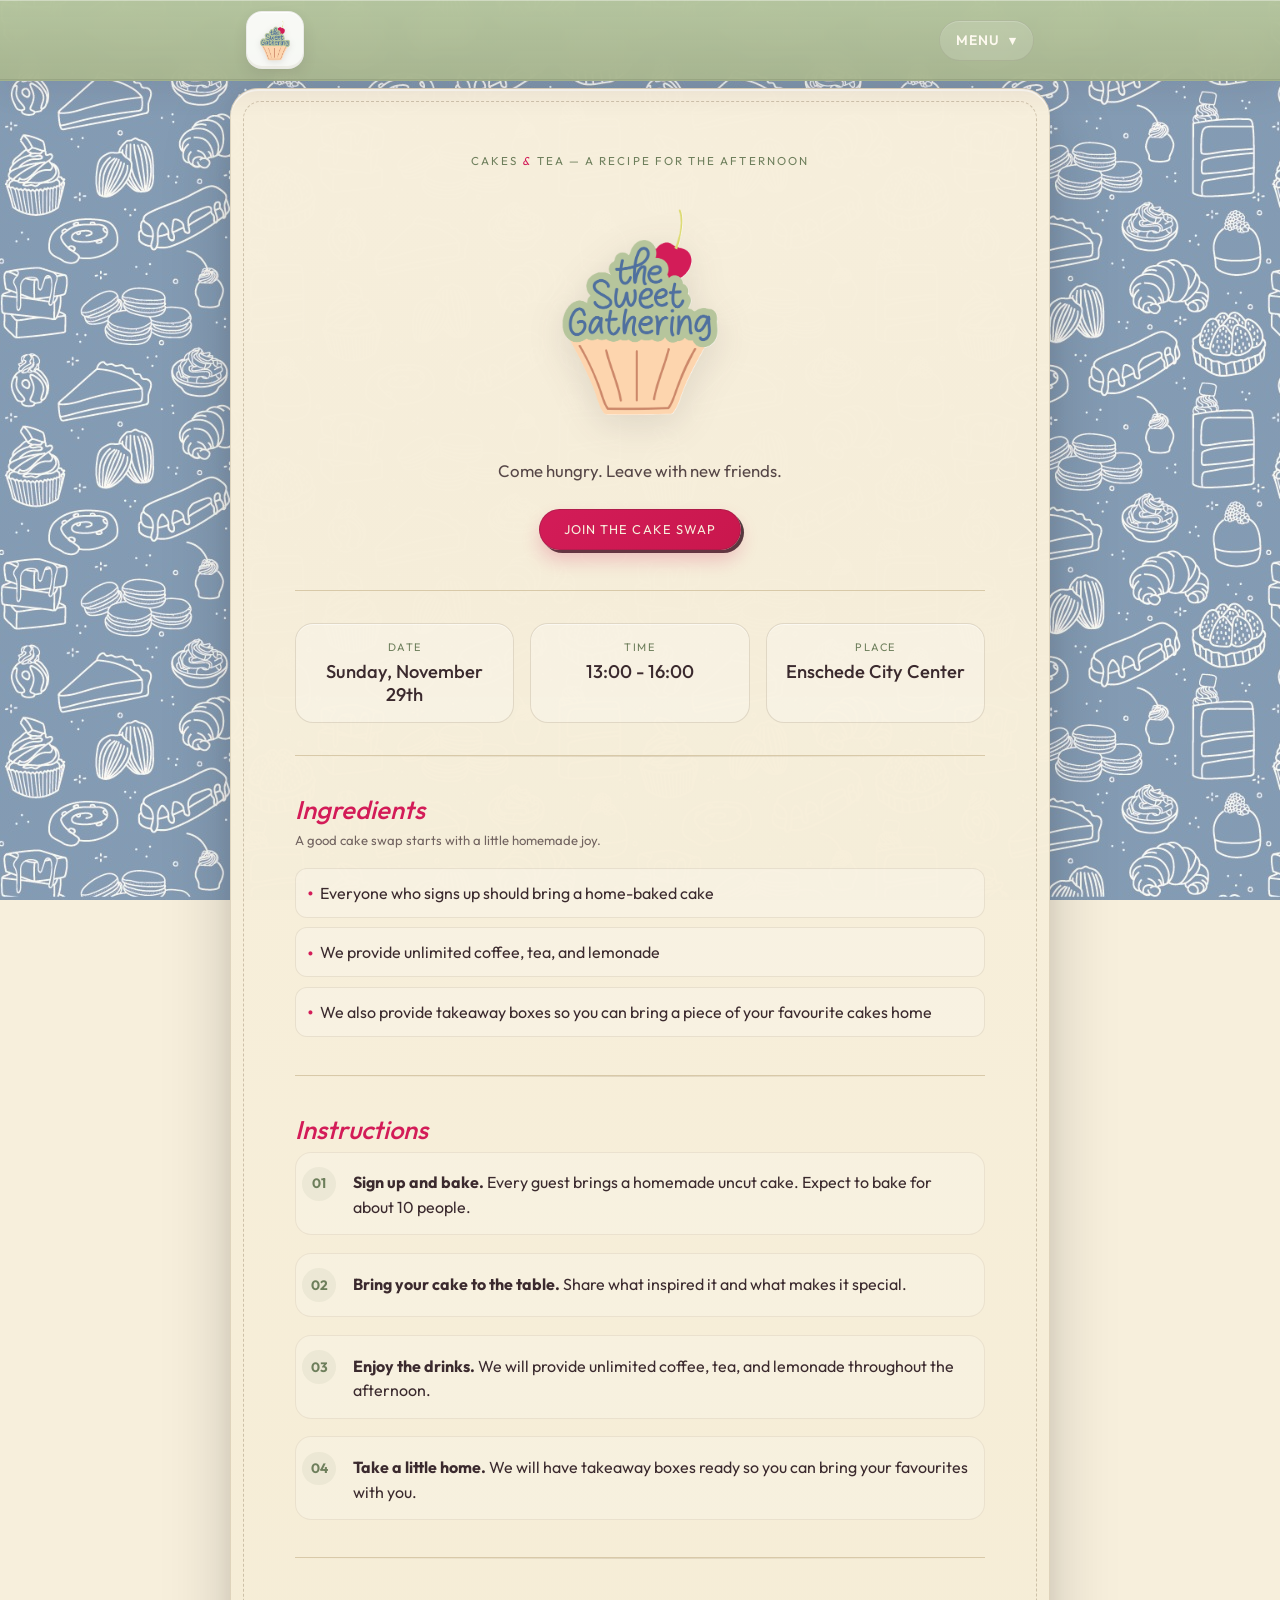
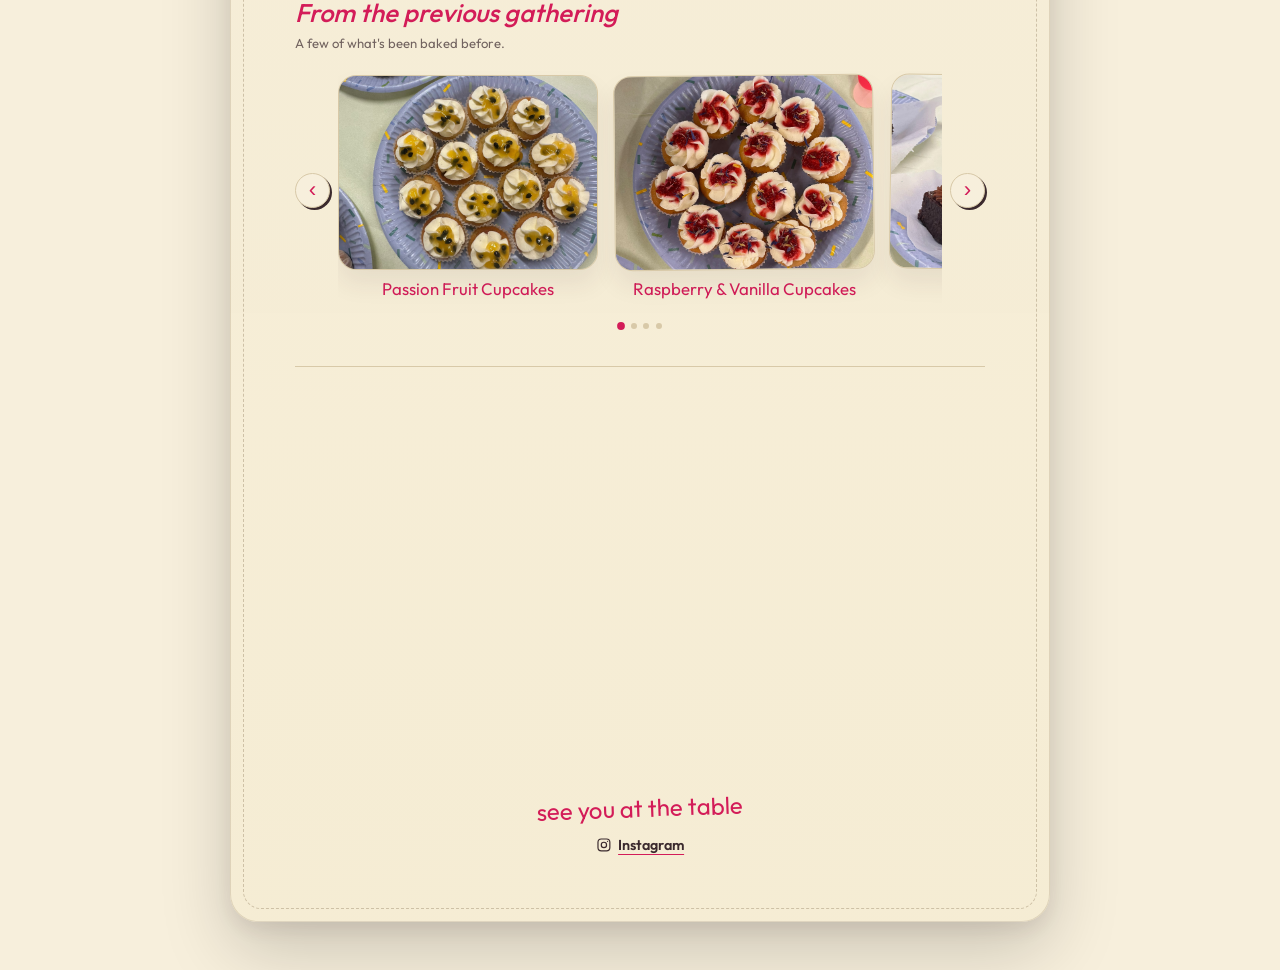
==== index.html @ bea56af8 "made a clickable link to the ticket sale" ====
<!DOCTYPE html>
<html lang="en">
<head>
<meta charset="UTF-8">
<meta name="viewport" content="width=device-width, initial-scale=1.0">
<title>The Sweet Gathering — Eat &amp; Greet with Freshly Baked Goods</title>
<meta name="description" content="The Sweet Gathering: an afternoon of home-baked cakes, tea, and good company.">

<link rel="preconnect" href="https://fonts.googleapis.com">
<link rel="preconnect" href="https://fonts.gstatic.com" crossorigin>
<link href="https://fonts.googleapis.com/css2?family=Outfit:wght@400;500;600;700;800&display=swap" rel="stylesheet">

<link rel="stylesheet" href="css/styles.css">
</head>
<body>
  
<header class="top-bar">
  <div class="top-bar-inner">
    <div class="top-bar-logo" aria-label="The Sweet Gathering logo">
      <img src="assets/Logo_The Sweet Gathering.png" alt="The Sweet Gathering logo" onerror="this.style.display='none'">
    </div>

    <div class="top-bar-menu">
      <button class="menu-toggle" type="button" aria-expanded="false" aria-label="Open menu">
        <span>Menu</span>
        <span class="menu-caret">▾</span>
      </button>
      <nav class="menu-panel" aria-label="Main navigation">
        <a href="#what-to-expect">Ingredients</a>
        <a href="#how-it-goes">Instructions</a>
        <a href="#gallery">Gallery</a>
        <a href="past-events.html">Past Events</a>
        <a href="#rsvp">RSVP</a>
        <a href="https://www.instagram.com/thesweetgathering.nl?srtk=cGJ3eWJseHhvZzds&amp;utm_source=qr" target="_blank" rel="noopener noreferrer"><svg class="instagram-icon" viewBox="0 0 24 24" aria-hidden="true" focusable="false"><rect x="3" y="3" width="18" height="18" rx="5" fill="none" stroke="currentColor" stroke-width="1.8"/><circle cx="12" cy="12" r="4" fill="none" stroke="currentColor" stroke-width="1.8"/><circle cx="17.5" cy="6.5" r="1" fill="currentColor"/></svg>Instagram</a>
      </nav>
    </div>
  </div>
</header>
<div class="card-frame">

  <!-- HERO -->
  <header class="hero">
    <p class="eyebrow">cakes <span class="amp-inline">&amp;</span> tea — a recipe for the afternoon</p>
    <!-- <h1 class="hero-title">The Sweet<br>Gathering</h1> -->
    <div class="hero-image-wrap">
      <img src="assets/Logo_The Sweet Gathering.png" alt="The Sweet Gathering logo" class="hero-image">
    </div>
    <p class="hero-sub">Come hungry. Leave with new friends.</p>
    <a class="cta" href="#rsvp">Join the Cake Swap</a>
  </header>

  <!-- DETAILS ROW -->
  <section class="details" aria-label="Event details">
    <div class="detail">
      <span class="label">Date</span>
      <span class="value">Sunday, November 29th</span>
    </div>
    <div class="detail">
      <span class="label">Time</span>
      <span class="value">13:00 - 16:00</span>
    </div>
    <div class="detail">
      <span class="label">Place</span>
      <span class="value">Enschede City Center</span>
    </div>
  </section>

  <!-- INGREDIENTS -->
  <section class="recipe-section" id="what-to-expect">
    <h2 class="section-title">Ingredients</h2>
    <p class="section-note">A good cake swap starts with a little homemade joy.</p>
    <ul class="ingredient-list">
      <li>Everyone who signs up should bring a home-baked cake</li>
      <li>We provide unlimited coffee, tea, and lemonade</li>
      <li>We also provide takeaway boxes so you can bring a piece of your favourite cakes home</li>
    </ul>
  </section>

  <!-- INSTRUCTIONS -->
  <section class="recipe-section" id="how-it-goes">
    <h2 class="section-title">Instructions</h2>
    <ol class="steps-list">
      <li>
        <span class="step-num">01</span>
        <div><strong>Sign up and bake.</strong> Every guest brings a homemade uncut cake. Expect to bake for about 10 people.</div>
      </li>
      <li>
        <span class="step-num">02</span>
        <div><strong>Bring your cake to the table.</strong> Share what inspired it and what makes it special.</div>
      </li>
      <li>
        <span class="step-num">03</span>
        <div><strong>Enjoy the drinks.</strong> We will provide unlimited coffee, tea, and lemonade throughout the afternoon.</div>
      </li>
      <li>
        <span class="step-num">04</span>
        <div><strong>Take a little home.</strong> We will have takeaway boxes ready so you can bring your favourites with you.</div>
      </li>
    </ol>
  </section>

  <!-- GALLERY -->
  <section class="recipe-section gallery" id="gallery">
    <h2 class="section-title">From the previous gathering</h2>
    <p class="section-note">A few of what's been baked before.</p>
    <div class="carousel">
      <button class="carousel-arrow prev" type="button" aria-label="Previous photo">‹</button>
      <div class="gallery-track" id="galleryTrack">
        <figure class="photo-slot">
          <div class="photo-placeholder"><img src="assets/carousel/cs1.jpeg" alt="Sweet Gathering table setting" onerror="this.style.display='none'"></div>
          <figcaption>Passion Fruit Cupcakes</figcaption>
        </figure>
        <figure class="photo-slot">
          <div class="photo-placeholder"><img src="assets/carousel/cs2.jpeg" alt="Tea and cake details" onerror="this.style.display='none'"></div>
          <figcaption>Raspberry & Vanilla Cupcakes</figcaption>
        </figure>
        <figure class="photo-slot">
          <div class="photo-placeholder"><img src="assets/carousel/cs3.jpeg" alt="Fresh pastries and treats" onerror="this.style.display='none'"></div>
          <figcaption>Banoffee Brownies</figcaption>
        </figure>
        <figure class="photo-slot">
          <div class="photo-placeholder"><img src="assets/carousel/cs6.jpeg" alt="The Sweet Gathering final scene" onerror="this.style.display='none'"></div>
          <figcaption>Pistache blondies</figcaption>
        </figure>
      </div>
      <button class="carousel-arrow next" type="button" aria-label="Next photo">›</button>
    </div>
    <div class="carousel-dots" id="galleryDots" aria-hidden="true"></div>
  </section>

  <!-- THE BAKER -->
  <section class="recipe-section baker" id="the-baker">
    <h2 class="section-title">The Baker</h2>
    <div class="baker-row">
      <div class="photo-placeholder baker-photo">
        <img src="assets/baker.png" alt="[Baker's name]" onerror="this.style.display='none'">
      </div>
      <div class="baker-copy">
        <p class="baker-bio">
          Meet the baker behind The Sweet Gathering! With a passion for homemade treats and bringing people together, she pours love and creativity into every bake. Her mission? Spreading a little sweetness, one delicious creation at a time!</p>
        <!-- <p class="baker-meta">Known for: Pistache Blondies</p> -->
      </div>
    </div>
  </section>

  <!-- RSVP -->
  <section class="rsvp" id="rsvp">
    <h2 class="section-title">Serves</h2>
    <p class="rsvp-copy">A limited number of chairs — let us know you're coming.</p>
    <div class="rsvp-actions">
      <a class="cta cta-large" href="https://thesweetgatheringcakeswap.eventsquare.store/izskslv7kdvz">
        Buy a ticket
      </a>
      <a class="cta cta-large cta-secondary" href="mailto:info@thesweetgathering.nl?subject=I'm%20coming%20to%20The%20Sweet%20Gathering">
        RSVP by email
      </a>
    </div>
  </section>

  <footer class="footer">
    <p class="scribble">see you at the table</p>
    <a class="instagram-link" href="https://www.instagram.com/thesweetgathering.nl?srtk=cGJ3eWJseHhvZzds&amp;utm_source=qr" target="_blank" rel="noopener noreferrer"><svg class="instagram-icon" viewBox="0 0 24 24" aria-hidden="true" focusable="false"><rect x="3" y="3" width="18" height="18" rx="5" fill="none" stroke="currentColor" stroke-width="1.8"/><circle cx="12" cy="12" r="4" fill="none" stroke="currentColor" stroke-width="1.8"/><circle cx="17.5" cy="6.5" r="1" fill="currentColor"/></svg>Instagram</a>
  </footer>

</div>

<script src="js/script.js"></script>
</body>
</html>
---- css/styles.css ----
:root {
  --paper: #f7efdc;
  --paper-edge: #efe4c8;
  --ink: #3b2a2e;
  --jam: #d31c58;
  --sage: #6e7f5c;
  --gold: #c9a227;
  --line: #d8c9a8;

  --font-display: "Outfit", sans-serif;
  --font-body: "Outfit", sans-serif;
  --font-mono: "Outfit", sans-serif;
  --font-script: "Outfit", sans-serif;
}

* { box-sizing: border-box; }

@media (prefers-reduced-motion: reduce) {
  *, *::before, *::after {
    animation-duration: 0.01ms !important;
    animation-iteration-count: 1 !important;
    transition-duration: 0.01ms !important;
    scroll-behavior: auto !important;
  }
}

html { scroll-behavior: smooth; }

body {
  margin: 0;
  background-color: #f7efdc;
  background-image:
    linear-gradient(rgba(247, 239, 220, 0.32), rgba(247, 239, 220, 0.32)),
    url("../assets/bg_2.jpeg");
  background-size: cover;
  background-position: center;
  background-repeat: no-repeat;
  background-attachment: fixed;
  font-family: var(--font-body);
  color: var(--ink);
  min-height: 100vh;
  padding: clamp(1rem, 4vw, 3rem) 1rem;
  padding-top: 5.5rem;
}

.top-bar {
  position: fixed;
  top: 0;
  left: 0;
  right: 0;
  z-index: 20;
  width: 100%;
  background: linear-gradient(180deg, rgba(181, 197, 157, 0.97), rgba(169, 182, 142, 0.94));
  backdrop-filter: blur(10px);
  -webkit-backdrop-filter: blur(10px);
  border-bottom: 1px solid rgba(79, 92, 56, 0.18);
  box-shadow:
    0 12px 28px rgba(59, 42, 46, 0.08),
    inset 0 1px 0 rgba(255, 255, 255, 0.36),
    inset 0 -1px 0 rgba(90, 103, 66, 0.18);
}

.top-bar-inner {
  max-width: 820px;
  margin: 0 auto;
  min-height: 72px;
  display: flex;
  align-items: center;
  justify-content: space-between;
  padding: 0.7rem 1rem;
  gap: 1rem;
  position: relative;
  transform: translateZ(0);
}

.top-bar-logo {
  width: 58px;
  height: 58px;
  display: flex;
  align-items: center;
  justify-content: center;
  background: rgba(255, 255, 255, 0.90);
  border: 1px solid rgba(59, 42, 46, 0.07);
  border-radius: 16px;
  overflow: hidden;
  box-shadow:
    0 6px 14px rgba(59, 42, 46, 0.10),
    inset 0 1px 0 rgba(255,255,255,0.9),
    inset 0 -2px 0 rgba(116, 93, 60, 0.08);
  padding: 7px;
  justify-self: start;
}

.top-bar-logo img {
  display: block;
  width: 100%;
  height: 100%;
  object-fit: cover;
  object-position: center;
  filter: drop-shadow(0 2px 3px rgba(59, 42, 46, 0.12));
}

.top-bar-menu {
  position: relative;
  margin-left: auto;
  justify-self: end;
  display: flex;
  align-items: center;
}

.menu-toggle {
  display: inline-flex;
  align-items: center;
  gap: 0.55rem;
  background: rgba(255, 255, 255, 0.14);
  border: 1px solid rgba(59, 42, 46, 0.10);
  border-radius: 999px;
  color: rgba(255, 250, 241, 0.98);
  font-family: var(--font-display);
  font-size: 0.86rem;
  font-weight: 600;
  letter-spacing: 0.08em;
  text-transform: uppercase;
  padding: 0.65rem 1rem;
  cursor: pointer;
  transition: background 0.2s ease, transform 0.2s ease, box-shadow 0.2s ease;
  box-shadow: inset 0 1px 0 rgba(255,255,255,0.18);
}

.menu-toggle:hover,
.menu-toggle:focus-visible {
  background: rgba(255, 255, 255, 0.18);
  transform: translateY(-1px);
  box-shadow: inset 0 1px 0 rgba(255,255,255,0.22), 0 6px 10px rgba(59, 42, 46, 0.06);
  outline: none;
}

.menu-caret {
  font-size: 0.8rem;
  line-height: 1;
}

.menu-panel {
  position: absolute;
  right: 0;
  top: calc(100% + 0.6rem);
  display: none;
  flex-direction: column;
  min-width: 180px;
  background: rgba(255, 255, 255, 0.98);
  border: 1px solid rgba(59, 42, 46, 0.12);
  border-radius: 14px;
  box-shadow: 0 14px 26px rgba(0, 0, 0, 0.12);
  overflow: hidden;
}

.top-bar-menu.open .menu-panel {
  display: flex;
}

.menu-panel a {
  color: var(--ink);
  text-decoration: none;
  font-family: var(--font-display);
  font-size: 0.92rem;
  padding: 0.8rem 1rem;
  border-bottom: 1px solid rgba(59, 42, 46, 0.08);
}

.menu-panel a:last-child {
  border-bottom: none;
}

.menu-panel a:hover,
.menu-panel a:focus-visible {
  background: rgba(150, 170, 136, 0.12);
  outline: none;
}

.card-frame {
  max-width: 820px;
  margin: 0 auto;
  background: linear-gradient(180deg, rgba(247, 239, 220, 0.99), rgba(245, 236, 211, 0.98));
  border: 1px solid rgba(116, 93, 60, 0.18);
  border-radius: 28px;
  box-shadow: 0 28px 70px rgba(0,0,0,0.18), 0 8px 18px rgba(59, 42, 46, 0.08), inset 0 2px 0 rgba(255,255,255,0.7);
  padding: clamp(2rem, 6vw, 4rem);
  position: relative;
  overflow: hidden;
}

.card-frame::before {
  content: "";
  position: absolute;
  inset: 12px;
  border: 1.5px dashed rgba(116, 93, 60, 0.3);
  pointer-events: none;
  border-radius: 18px;
  animation: gentleBorder 5s ease-in-out infinite;
}

/* ---------- Hero ---------- */
.hero {
  text-align: center;
  padding-bottom: 2.5rem;
  border-bottom: 1px solid var(--line);
}

.eyebrow {
  font-family: var(--font-mono);
  text-transform: uppercase;
  letter-spacing: 0.18em;
  font-size: 0.72rem;
  color: var(--sage);
  margin: 0 0 0.75rem;
}

.hero-title {
  font-family: var(--font-display);
  font-weight: 600;
  font-size: clamp(3rem, 11vw, 5.5rem);
  line-height: 0.95;
  margin: 0;
  color: var(--ink);
}

.hero-title .amp {
  font-style: italic;
  font-weight: 400;
  color: var(--jam);
  padding: 0 0.15em;
  display: inline-block;
}

.amp-inline {
  font-style: italic;
  color: var(--jam);
}

.hero-image-wrap {
  display: flex;
  justify-content: center;
  margin: 1rem auto 1.25rem;
}

.hero-image {
  display: block;
  width: min(220px, 54vw);
  max-width: 220px;
  height: auto;
  margin: 0 auto;
  filter: drop-shadow(0 10px 18px rgba(59, 42, 46, 0.12));
  animation: logoFloat 5.5s ease-in-out infinite;
}

@keyframes logoFloat {
  0%, 100% { transform: translateY(0px); }
  50% { transform: translateY(-6px); }
}

@keyframes softGlow {
  0%, 100% { box-shadow: 0 10px 18px rgba(211, 28, 88, 0.22), 3px 3px 0 rgba(59, 42, 46, 0.9); }
  50% { box-shadow: 0 14px 26px rgba(211, 28, 88, 0.28), 4px 4px 0 rgba(59, 42, 46, 0.9); }
}

@keyframes gentleBorder {
  0%, 100% { opacity: 0.55; }
  50% { opacity: 0.9; }
}

.hero-art { margin: 1.25rem 0; }

.teapot-svg { width: 140px; height: auto; overflow: visible; }
.pot-body { fill: var(--paper); stroke: var(--ink); stroke-width: 3; }
.lid { fill: var(--paper); stroke: var(--ink); stroke-width: 3; }
.knob { fill: var(--jam); }
.spout, .handle { stroke: var(--ink); }
.shadow { fill: var(--ink); opacity: 0.08; }

.steam-line {
  fill: none;
  stroke: var(--sage);
  stroke-width: 3;
  stroke-linecap: round;
  opacity: 0.7;
  transform-origin: bottom center;
  animation: rise 3.5s ease-in-out infinite;
}
.steam-line.s2 { animation-delay: 1.1s; }

@keyframes rise {
  0%   { transform: translateY(6px); opacity: 0; }
  25%  { opacity: 0.7; }
  80%  { opacity: 0; }
  100% { transform: translateY(-14px); opacity: 0; }
}

.hero-sub {
  font-size: 1.05rem;
  max-width: 34ch;
  margin: 1rem auto 1.75rem;
  color: var(--ink);
  opacity: 0.85;
}

.cta {
  display: inline-block;
  font-family: var(--font-mono);
  text-transform: uppercase;
  letter-spacing: 0.08em;
  font-size: 0.8rem;
  text-decoration: none;
  color: var(--paper);
  background: linear-gradient(135deg, #d31c58, #c9174d);
  padding: 0.9em 1.9em;
  border-radius: 999px;
  border: 1px solid rgba(59, 42, 46, 0.2);
  box-shadow: 0 10px 18px rgba(211, 28, 88, 0.22), 3px 3px 0 rgba(59, 42, 46, 0.9);
  transition: transform 0.18s ease, box-shadow 0.18s ease, filter 0.18s ease;
  animation: softGlow 4s ease-in-out infinite;
}

.cta:hover, .cta:focus-visible {
  transform: translate(-2px, -2px) scale(1.01);
  box-shadow: 0 14px 22px rgba(211, 28, 88, 0.28), 5px 5px 0 rgba(59, 42, 46, 0.9);
  filter: saturate(1.08);
}

.cta:focus-visible { outline: 2px solid var(--sage); outline-offset: 3px; }

/* ---------- Details row ---------- */
.details {
  display: grid;
  grid-template-columns: repeat(3, 1fr);
  gap: 1rem;
  padding: 2rem 0;
  border-bottom: 1px solid var(--line);
}

.detail {
  text-align: center;
  display: flex;
  flex-direction: column;
  gap: 0.35rem;
  padding: 1rem 0.75rem;
  background: rgba(255, 255, 255, 0.24);
  border: 1px solid rgba(116, 93, 60, 0.18);
  border-radius: 18px;
  box-shadow: inset 0 1px 0 rgba(255,255,255,0.5);
  transition: transform 0.2s ease, box-shadow 0.2s ease;
}

.detail:hover {
  transform: translateY(-2px);
  box-shadow: 0 12px 20px rgba(59, 42, 46, 0.08);
}

.detail .label {
  font-family: var(--font-mono);
  font-size: 0.68rem;
  text-transform: uppercase;
  letter-spacing: 0.14em;
  color: var(--sage);
}

.detail .value {
  font-family: var(--font-display);
  font-size: 1.15rem;
  font-weight: 500;
}

/* ---------- Recipe sections ---------- */
.recipe-section {
  padding: 2.35rem 0;
  border-bottom: 1px solid var(--line);
  position: relative;
}

.recipe-section::before {
  content: "";
  position: absolute;
  left: 0;
  right: 0;
  top: 0;
  height: 1px;
  background: linear-gradient(90deg, transparent, rgba(116, 93, 60, 0.18), transparent);
}

.section-title {
  font-family: var(--font-display);
  font-style: italic;
  font-weight: 500;
  font-size: 1.6rem;
  margin: 0 0 0.35rem;
  color: var(--jam);
}

.section-note {
  font-family: var(--font-mono);
  font-size: 0.82rem;
  color: var(--ink);
  opacity: 0.7;
  margin: 0 0 1.25rem;
}

.ingredient-list {
  list-style: none;
  margin: 0;
  padding: 0;
  display: grid;
  gap: 0.6rem;
}

.ingredient-list li {
  padding: 0.75rem 0.9rem 0.75rem 1.5rem;
  position: relative;
  line-height: 1.5;
  border-radius: 12px;
  background: rgba(255, 255, 255, 0.22);
  border: 1px solid rgba(116, 93, 60, 0.12);
}

.ingredient-list li::before {
  content: "•";
  color: var(--jam);
  font-size: 1.3rem;
  position: absolute;
  left: 0.7rem;
  top: 0.58rem;
}

.steps-list {
  list-style: none;
  margin: 0;
  padding: 0;
  counter-reset: step;
  display: grid;
  gap: 1.1rem;
}

.steps-list li {
  display: grid;
  grid-template-columns: 2.4rem 1fr;
  gap: 0.75rem;
  align-items: baseline;
  line-height: 1.55;
  padding: 0.9rem 0.9rem 0.9rem 0.4rem;
  border-radius: 16px;
  background: rgba(255,255,255,0.18);
  border: 1px solid rgba(116, 93, 60, 0.1);
}

.step-num {
  font-family: var(--font-mono);
  color: var(--sage);
  font-weight: 700;
  font-size: 0.85rem;
  display: inline-flex;
  align-items: center;
  justify-content: center;
  width: 2.1rem;
  height: 2.1rem;
  border-radius: 999px;
  background: rgba(108, 126, 92, 0.08);
}

.baker-bio {
  line-height: 1.7;
  font-size: 1.05rem;
  max-width: 58ch;
}

/* ---------- Gallery carousel ---------- */
.carousel {
  position: relative;
  display: flex;
  align-items: center;
  gap: 0.5rem;
}

.gallery-track {
  display: flex;
  gap: 1rem;
  overflow-x: auto;
  scroll-snap-type: x mandatory;
  scroll-behavior: smooth;
  padding: 0.25rem 0 0.75rem;
  -webkit-overflow-scrolling: touch;
  scrollbar-width: none;
}

.gallery-track::-webkit-scrollbar { display: none; }

.gallery-track .photo-slot {
  flex: 0 0 auto;
  width: min(70%, 260px);
  scroll-snap-align: center;
  margin: 0;
  transition: transform 0.2s ease;
}

.gallery-track .photo-slot:hover {
  transform: translateY(-4px);
}

.photo-placeholder {
  position: relative;
  width: 100%;
  aspect-ratio: 4 / 3;
  overflow: hidden;
  border: 1px solid var(--line);
  background: var(--paper-edge);
  border-radius: 18px;
  box-shadow: 0 14px 24px rgba(59, 42, 46, 0.08);
}

.photo-placeholder img {
  display: block;
  width: 100%;
  height: 100%;
  object-fit: cover;
  transition: transform 0.4s ease;
}

.photo-slot:hover .photo-placeholder img {
  transform: scale(1.04);
}

.photo-slot:nth-child(2n) .photo-placeholder { transform: rotate(-0.6deg); }
.photo-slot:nth-child(3n) .photo-placeholder { transform: rotate(0.8deg); }

.photo-slot figcaption {
  font-family: var(--font-script);
  font-size: 1.05rem;
  color: var(--jam);
  text-align: center;
  margin-top: 0.5rem;
}

.carousel-arrow {
  flex: 0 0 auto;
  width: 2.2rem;
  height: 2.2rem;
  border-radius: 50%;
  border: 1px solid var(--line);
  background: var(--paper);
  color: var(--jam);
  font-size: 1.4rem;
  line-height: 1;
  cursor: pointer;
  display: flex;
  align-items: center;
  justify-content: center;
  box-shadow: 2px 2px 0 var(--ink);
}

.carousel-arrow:hover, .carousel-arrow:focus-visible {
  transform: translate(-1px, -1px);
}

.carousel-arrow:focus-visible { outline: 2px solid var(--sage); outline-offset: 2px; }

.carousel-dots {
  display: flex;
  justify-content: center;
  gap: 0.4rem;
  margin-top: 0.75rem;
}

.carousel-dots .dot {
  width: 6px;
  height: 6px;
  border-radius: 50%;
  background: var(--line);
  transition: background 0.2s ease, transform 0.2s ease;
}

.carousel-dots .dot.is-active {
  background: var(--jam);
  transform: scale(1.3);
}

@media (max-width: 560px) {
  .carousel-arrow { display: none; }
  .gallery-track .photo-slot { width: 78%; }
}

/* ---------- Baker row ---------- */
.baker-row {
  display: flex;
  align-items: flex-start;
  gap: 1.75rem;
  flex-wrap: wrap;
}

.baker-photo {
  flex: 0 0 130px;
  width: 130px;
  height: 130px;
  aspect-ratio: 1 / 1;
  border-radius: 50%;
  border: 1px solid var(--line);
  box-shadow: 0 14px 24px rgba(59, 42, 46, 0.08);
}

.baker-copy { flex: 1 1 320px; }

.baker-meta {
  font-family: var(--font-mono);
  font-size: 0.78rem;
  color: var(--sage);
  margin: 0.75rem 0 0;
  text-transform: uppercase;
  letter-spacing: 0.06em;
}

/* ---------- RSVP ---------- */
.rsvp { text-align: center; border-bottom: none; }

.rsvp-copy {
  margin: 0 0 1.5rem;
  opacity: 0.85;
}

.rsvp-actions {
  display: flex;
  flex-wrap: wrap;
  justify-content: center;
  gap: 1rem;
}

.cta-large {
  font-size: 0.9rem;
  padding: 1em 2.2em;
}

.cta-secondary {
  color: var(--ink);
  background: rgba(255, 255, 255, 0.65);
  box-shadow: 0 8px 16px rgba(59, 42, 46, 0.10), 2px 2px 0 rgba(59, 42, 46, 0.7);
  animation: none;
}

.rsvp .cta-large:not(.cta-secondary) {
  margin-top: 0.5rem;
  box-shadow: 0 12px 24px rgba(211, 28, 88, 0.24), 3px 3px 0 rgba(59, 42, 46, 0.9);
}

.rsvp-fallback {
  font-family: var(--font-mono);
  font-size: 0.75rem;
  color: var(--sage);
  margin-top: 1rem;
}

/* ---------- Footer ---------- */
.footer {
  text-align: center;
  padding-top: 1.5rem;
}

.scribble {
  font-family: var(--font-script);
  font-size: 1.5rem;
  color: var(--jam);
  margin: 0;
  transform: rotate(-2deg);
}

.instagram-link {
  display: inline-flex;
  align-items: center;
  gap: 0.4rem;
  margin-top: 0.8rem;
  color: var(--ink);
  font-family: var(--font-display);
  font-size: 0.9rem;
  font-weight: 600;
  text-decoration-color: var(--jam);
  text-underline-offset: 4px;
}

.instagram-icon {
  display: inline-block;
  width: 1.1em;
  height: 1.1em;
  flex: 0 0 auto;
  vertical-align: -0.15em;
}

/* ---------- Scroll reveal ---------- */
.recipe-section, .details, .rsvp {
  opacity: 0;
  transform: translateY(14px);
  transition: opacity 0.6s ease, transform 0.6s ease;
}

.recipe-section.is-visible, .details.is-visible, .rsvp.is-visible {
  opacity: 1;
  transform: translateY(0);
}

/* ---------- Responsive ---------- */
@media (max-width: 560px) {
  .details { grid-template-columns: 1fr; gap: 1.4rem; }
  .card-frame::before { inset: 6px; }
  .baker-row { justify-content: center; text-align: center; }
  .baker-copy { flex-basis: 100%; }
  .top-bar { height: 56px; }
  body { padding-top: calc(56px + clamp(1rem, 4vw, 3rem)); }
  .top-bar-logo { width: 30px; height: 30px; }
  .top-bar-name { font-size: 0.95rem; }
}
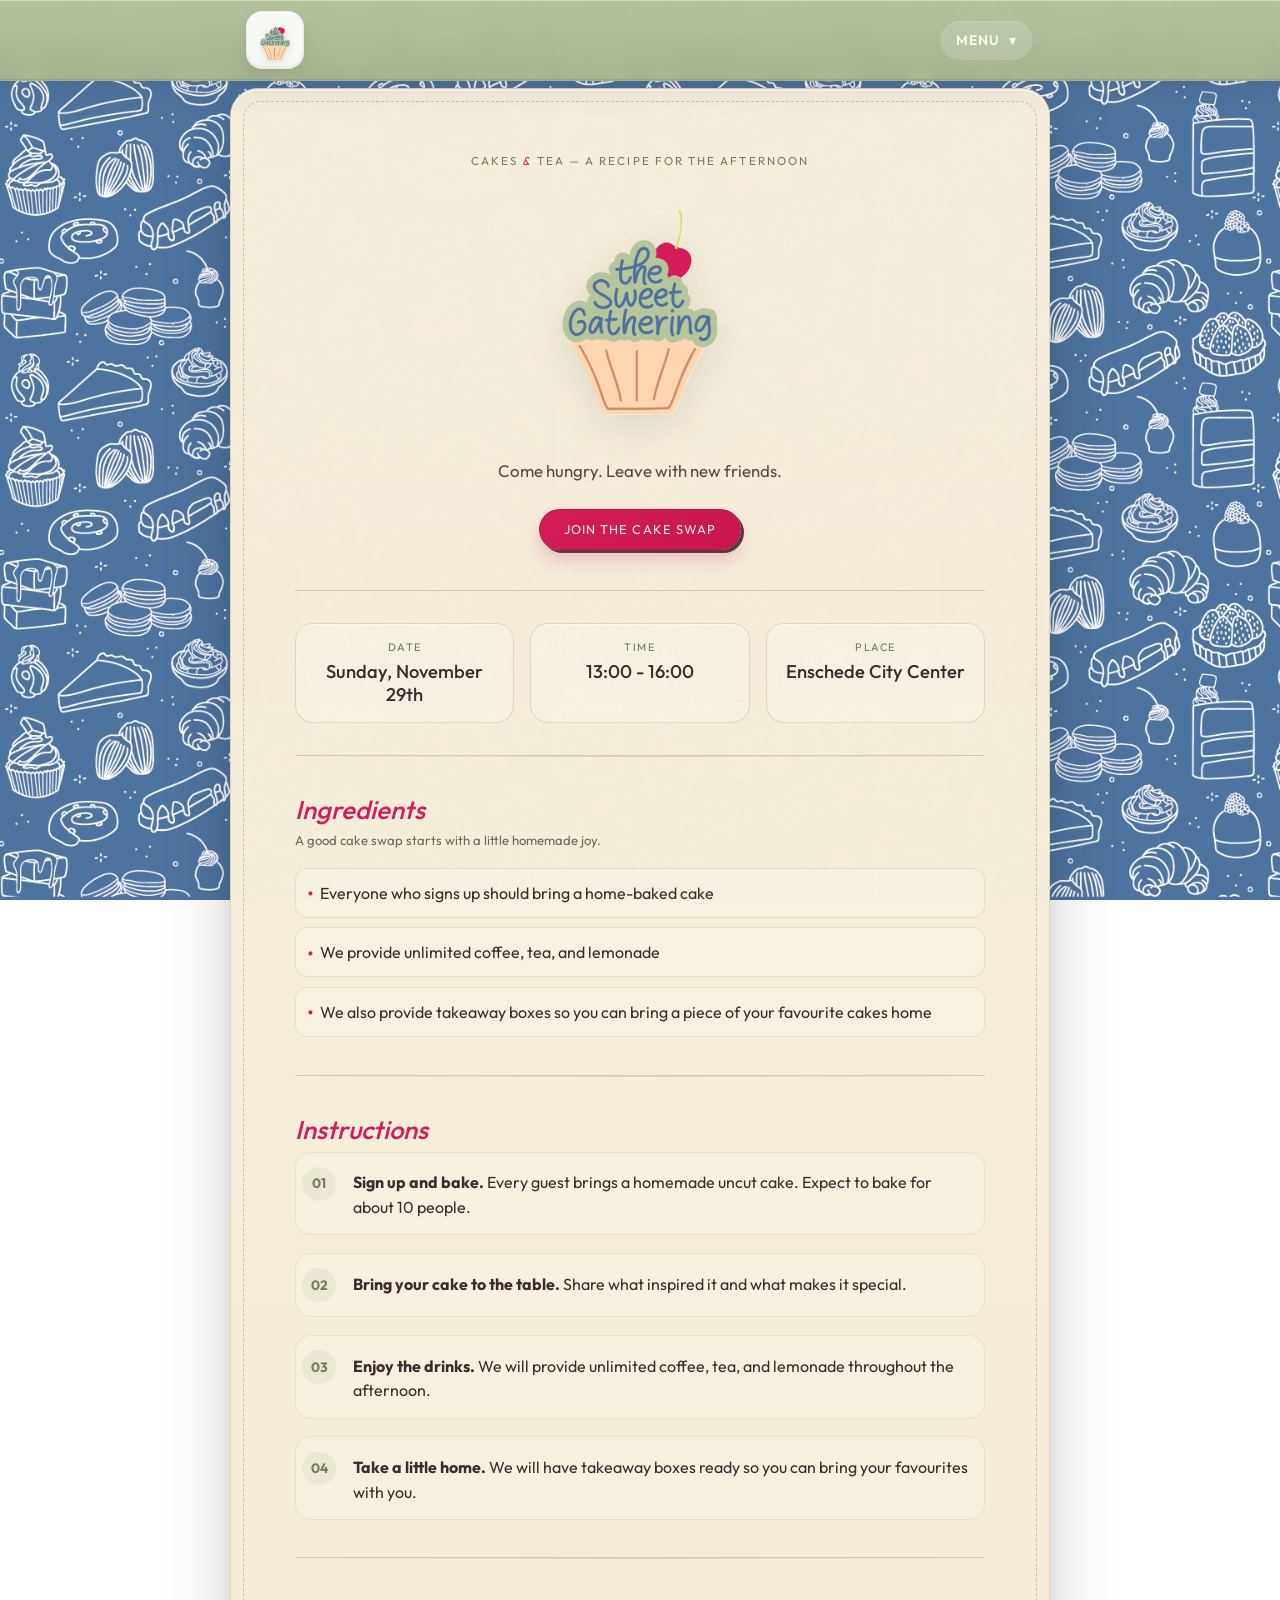
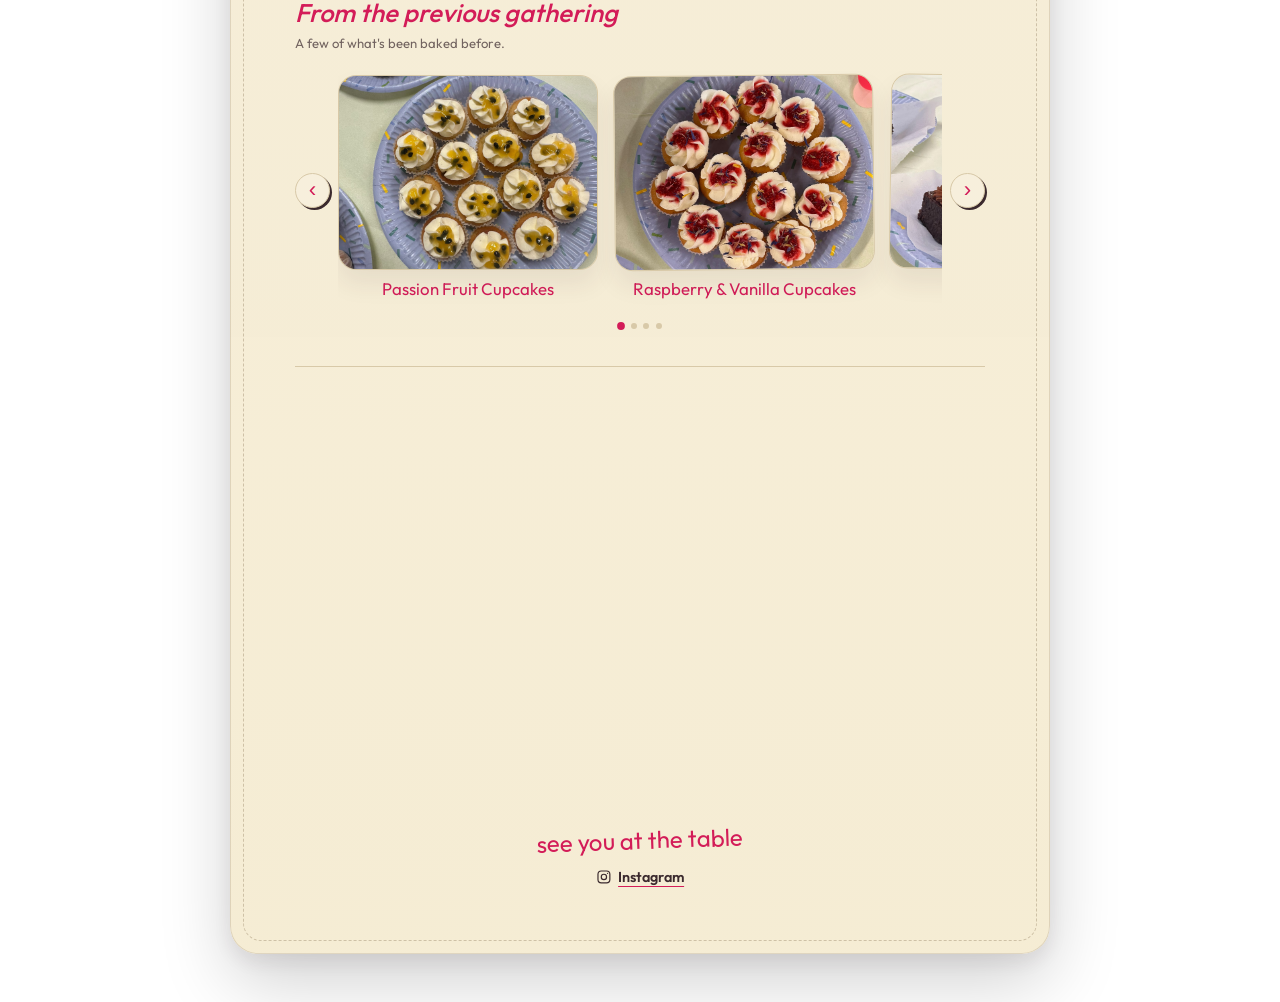
==== commit 86df58a3: "formatted the background" ====
--- a/index.html
+++ b/index.html
@@ -26,12 +26,7 @@
         <span class="menu-caret">▾</span>
       </button>
       <nav class="menu-panel" aria-label="Main navigation">
-        <a href="#what-to-expect">Ingredients</a>
-        <a href="#how-it-goes">Instructions</a>
-        <a href="#gallery">Gallery</a>
         <a href="past-events.html">Past Events</a>
-        <a href="#rsvp">RSVP</a>
-        <a href="https://www.instagram.com/thesweetgathering.nl?srtk=cGJ3eWJseHhvZzds&amp;utm_source=qr" target="_blank" rel="noopener noreferrer"><svg class="instagram-icon" viewBox="0 0 24 24" aria-hidden="true" focusable="false"><rect x="3" y="3" width="18" height="18" rx="5" fill="none" stroke="currentColor" stroke-width="1.8"/><circle cx="12" cy="12" r="4" fill="none" stroke="currentColor" stroke-width="1.8"/><circle cx="17.5" cy="6.5" r="1" fill="currentColor"/></svg>Instagram</a>
       </nav>
     </div>
   </div>
@@ -145,13 +140,14 @@
 
   <!-- RSVP -->
   <section class="rsvp" id="rsvp">
-    <h2 class="section-title">Serves</h2>
+    <h2 class="section-title">Save Your Seat</h2>
     <p class="rsvp-copy">A limited number of chairs — let us know you're coming.</p>
+    <p class="ticket-price">Ticket price: <strong>€7</strong> per person</p>
     <div class="rsvp-actions">
       <a class="cta cta-large" href="https://thesweetgatheringcakeswap.eventsquare.store/izskslv7kdvz">
         Buy a ticket
       </a>
-      <a class="cta cta-large cta-secondary" href="mailto:info@thesweetgathering.nl?subject=I'm%20coming%20to%20The%20Sweet%20Gathering">
+      <a class="cta cta-large cta-secondary" href="mailto:info@thesweetgathering.nl">
         RSVP by email
       </a>
     </div>
@@ -160,6 +156,7 @@
   <footer class="footer">
     <p class="scribble">see you at the table</p>
     <a class="instagram-link" href="https://www.instagram.com/thesweetgathering.nl?srtk=cGJ3eWJseHhvZzds&amp;utm_source=qr" target="_blank" rel="noopener noreferrer"><svg class="instagram-icon" viewBox="0 0 24 24" aria-hidden="true" focusable="false"><rect x="3" y="3" width="18" height="18" rx="5" fill="none" stroke="currentColor" stroke-width="1.8"/><circle cx="12" cy="12" r="4" fill="none" stroke="currentColor" stroke-width="1.8"/><circle cx="17.5" cy="6.5" r="1" fill="currentColor"/></svg>Instagram</a>
+    <!-- <p class="artwork-credit">Artwork by <a href="https://example.com/artist-portfolio" target="_blank" rel="noopener noreferrer">[Artist name]</a></p> -->
   </footer>
 
 </div>
--- a/css/styles.css
+++ b/css/styles.css
@@ -28,10 +28,7 @@
 
 body {
   margin: 0;
-  background-color: #f7efdc;
-  background-image:
-    linear-gradient(rgba(247, 239, 220, 0.32), rgba(247, 239, 220, 0.32)),
-    url("../assets/bg_2.jpeg");
+  background-image: url("../assets/bg_2.jpeg");
   background-size: cover;
   background-position: center;
   background-repeat: no-repeat;
@@ -618,8 +615,19 @@
 .rsvp { text-align: center; border-bottom: none; }
 
 .rsvp-copy {
-  margin: 0 0 1.5rem;
+  margin: 0 0 0.75rem;
   opacity: 0.85;
+}
+
+.ticket-price {
+  margin: 0 0 1rem;
+  color: var(--ink);
+  font-size: 1rem;
+}
+
+.ticket-price strong {
+  color: var(--jam);
+  font-size: 1.35rem;
 }
 
 .rsvp-actions {
@@ -678,6 +686,18 @@
   font-weight: 600;
   text-decoration-color: var(--jam);
   text-underline-offset: 4px;
+}
+
+.artwork-credit {
+  margin: 2.25rem 0 0;
+  color: var(--ink);
+  font-size: 0.75rem;
+  opacity: 0.72;
+}
+
+.artwork-credit a {
+  color: inherit;
+  text-underline-offset: 3px;
 }
 
 .instagram-icon {
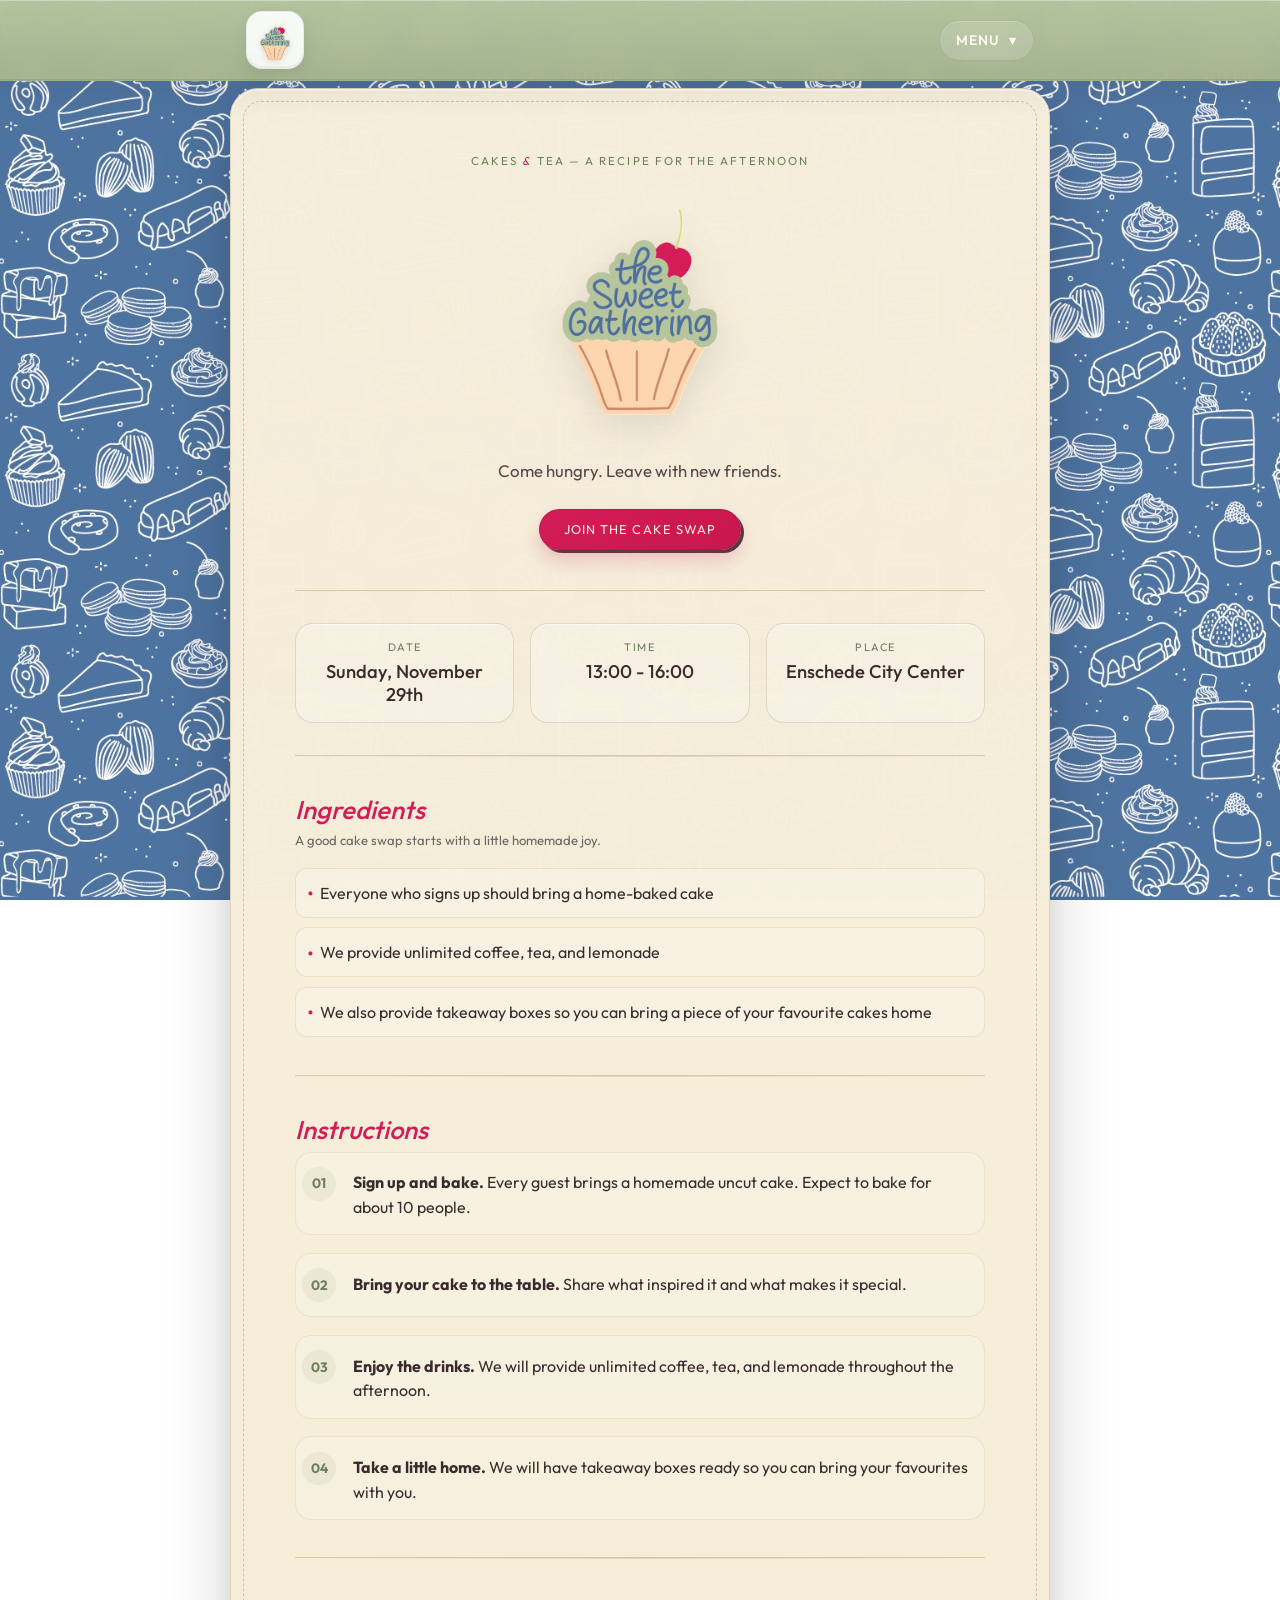
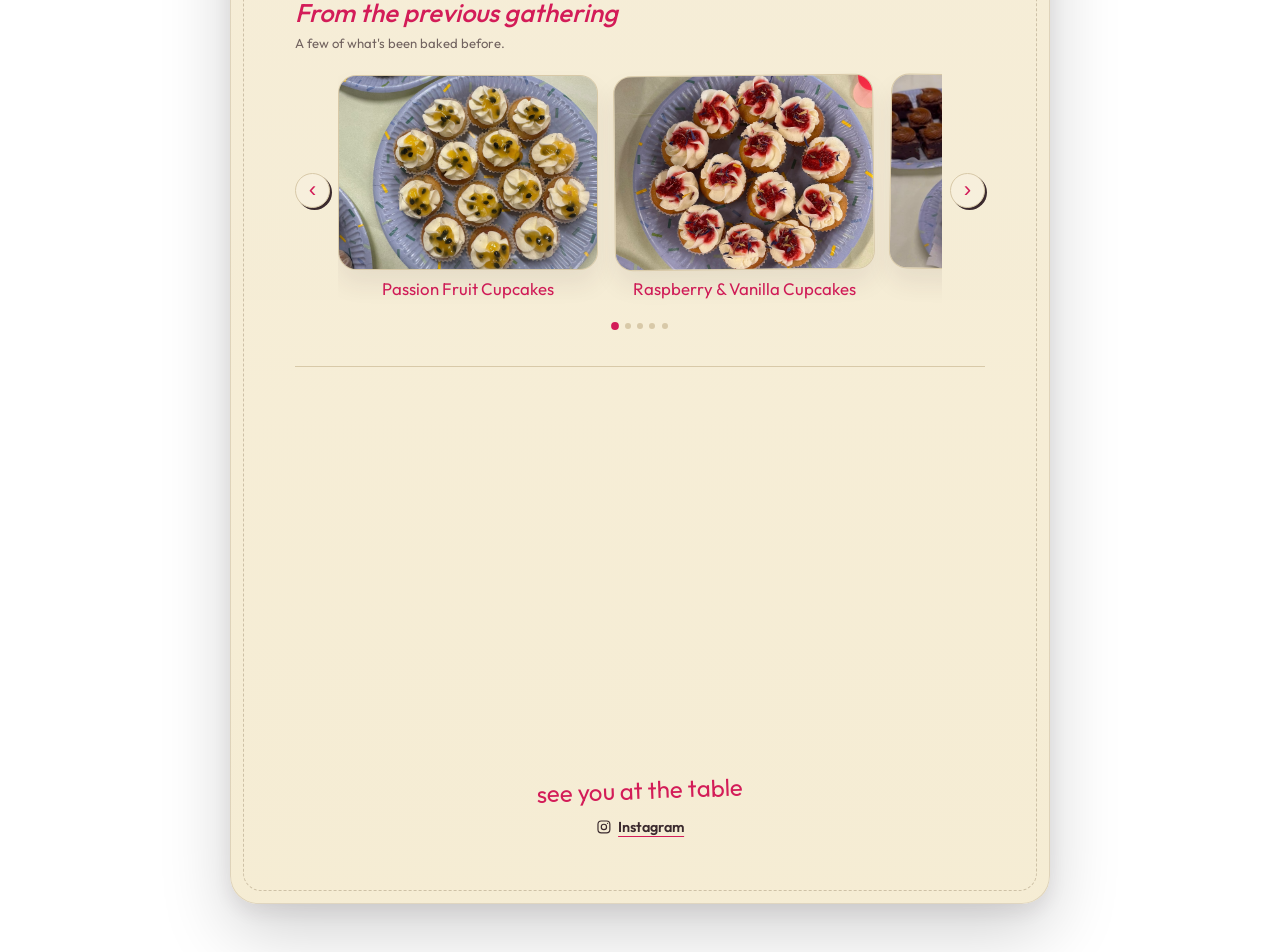
==== commit 92218262: "tweaks" ====
--- a/index.html
+++ b/index.html
@@ -117,6 +117,10 @@
           <div class="photo-placeholder"><img src="assets/carousel/cs6.jpeg" alt="The Sweet Gathering final scene" onerror="this.style.display='none'"></div>
           <figcaption>Pistache blondies</figcaption>
         </figure>
+        <figure class="photo-slot">
+          <div class="photo-placeholder"><img src="assets/carousel/cs4.jpeg" alt="The Sweet Gathering final scene" onerror="this.style.display='none'"></div>
+          <figcaption>Chai Latte Cheesecake</figcaption>
+        </figure>
       </div>
       <button class="carousel-arrow next" type="button" aria-label="Next photo">›</button>
     </div>
@@ -132,8 +136,7 @@
       </div>
       <div class="baker-copy">
         <p class="baker-bio">
-          Meet the baker behind The Sweet Gathering! With a passion for homemade treats and bringing people together, she pours love and creativity into every bake. Her mission? Spreading a little sweetness, one delicious creation at a time!</p>
-        <!-- <p class="baker-meta">Known for: Pistache Blondies</p> -->
+          Meet the baker behind The Sweet Gathering. She loves creating homemade treats and sharing them around the table.</p>
       </div>
     </div>
   </section>
@@ -141,14 +144,13 @@
   <!-- RSVP -->
   <section class="rsvp" id="rsvp">
     <h2 class="section-title">Save Your Seat</h2>
-    <p class="rsvp-copy">A limited number of chairs — let us know you're coming.</p>
     <p class="ticket-price">Ticket price: <strong>€7</strong> per person</p>
     <div class="rsvp-actions">
       <a class="cta cta-large" href="https://thesweetgatheringcakeswap.eventsquare.store/izskslv7kdvz">
         Buy a ticket
       </a>
       <a class="cta cta-large cta-secondary" href="mailto:info@thesweetgathering.nl">
-        RSVP by email
+        Email Us
       </a>
     </div>
   </section>
--- a/css/styles.css
+++ b/css/styles.css
@@ -637,6 +637,14 @@
   gap: 1rem;
 }
 
+.rsvp-actions .cta-large {
+  display: flex;
+  align-items: center;
+  justify-content: center;
+  min-width: 12rem;
+  text-align: center;
+}
+
 .cta-large {
   font-size: 0.9rem;
   padding: 1em 2.2em;
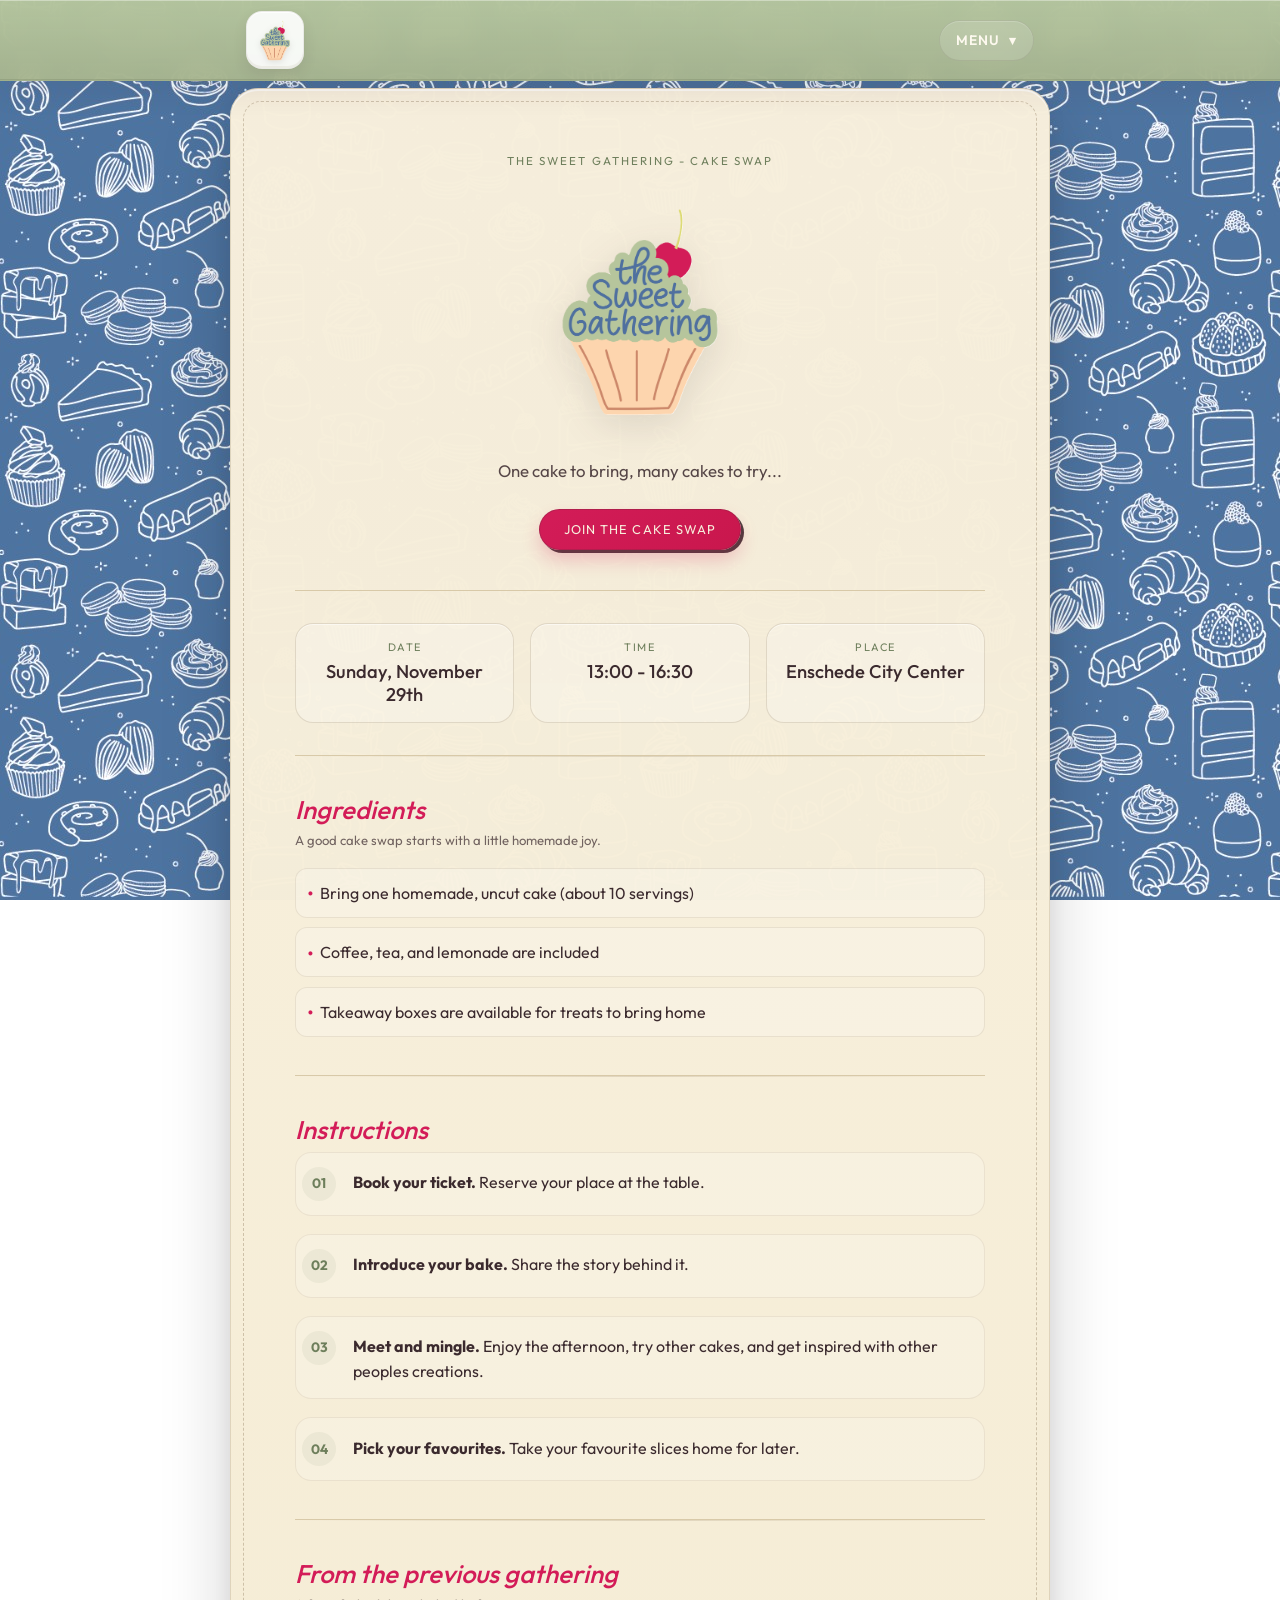
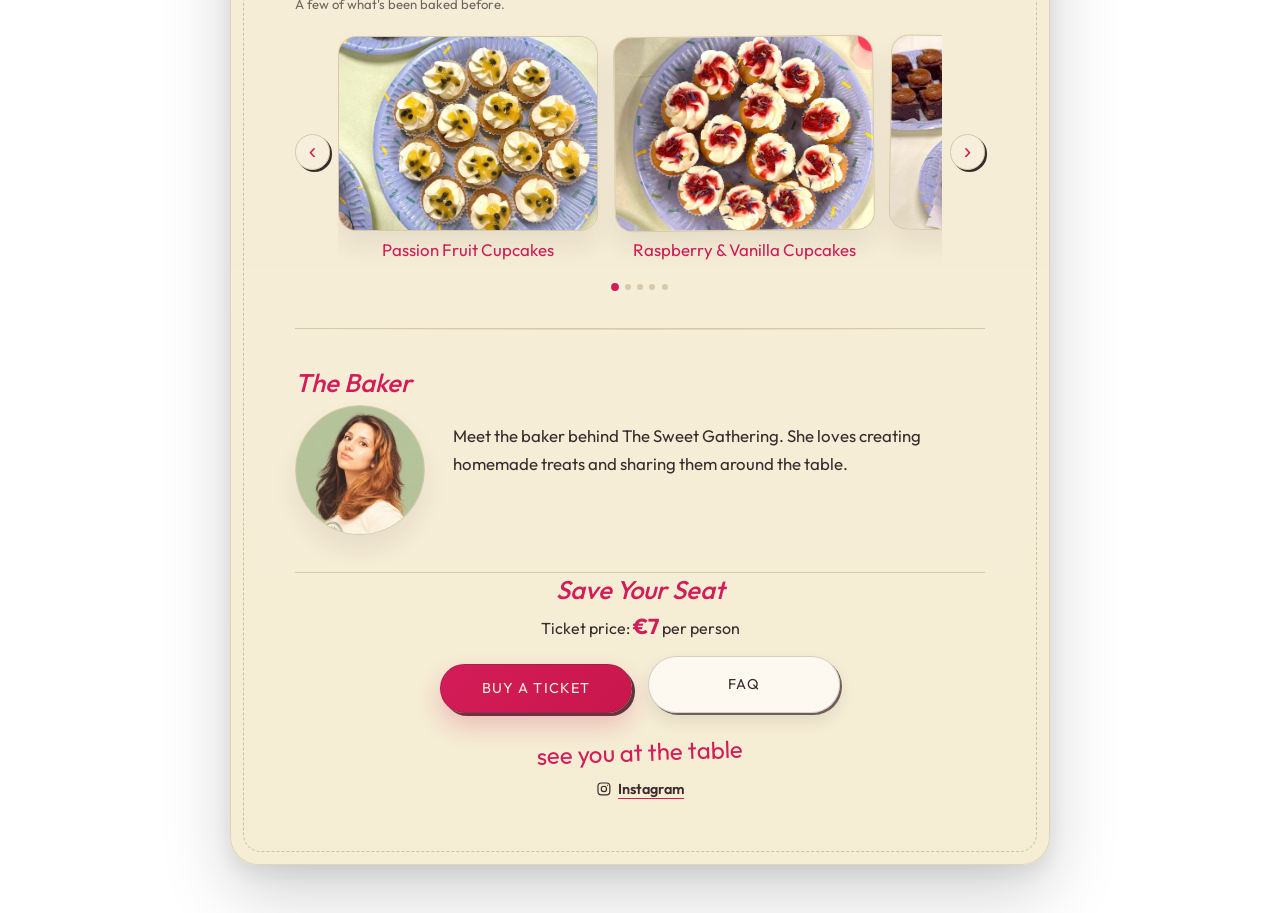
==== commit 8b02c989: "final push of the day hehe love you pooks" ====
--- a/index.html
+++ b/index.html
@@ -16,9 +16,9 @@
   
 <header class="top-bar">
   <div class="top-bar-inner">
-    <div class="top-bar-logo" aria-label="The Sweet Gathering logo">
+    <a class="top-bar-logo" href="index.html" aria-label="The Sweet Gathering home">
       <img src="assets/Logo_The Sweet Gathering.png" alt="The Sweet Gathering logo" onerror="this.style.display='none'">
-    </div>
+    </a>
 
     <div class="top-bar-menu">
       <button class="menu-toggle" type="button" aria-expanded="false" aria-label="Open menu">
@@ -27,6 +27,8 @@
       </button>
       <nav class="menu-panel" aria-label="Main navigation">
         <a href="past-events.html">Past Events</a>
+        <a href="faq.html">FAQ</a>
+        <a href="about.html">About Us</a>
       </nav>
     </div>
   </div>
@@ -35,12 +37,12 @@
 
   <!-- HERO -->
   <header class="hero">
-    <p class="eyebrow">cakes <span class="amp-inline">&amp;</span> tea — a recipe for the afternoon</p>
+    <p class="eyebrow">The Sweet Gathering - Cake Swap</p>
     <!-- <h1 class="hero-title">The Sweet<br>Gathering</h1> -->
     <div class="hero-image-wrap">
       <img src="assets/Logo_The Sweet Gathering.png" alt="The Sweet Gathering logo" class="hero-image">
     </div>
-    <p class="hero-sub">Come hungry. Leave with new friends.</p>
+    <p class="hero-sub">One cake to bring, many cakes to try...</p>
     <a class="cta" href="#rsvp">Join the Cake Swap</a>
   </header>
 
@@ -52,7 +54,7 @@
     </div>
     <div class="detail">
       <span class="label">Time</span>
-      <span class="value">13:00 - 16:00</span>
+      <span class="value">13:00 - 16:30</span>
     </div>
     <div class="detail">
       <span class="label">Place</span>
@@ -65,9 +67,9 @@
     <h2 class="section-title">Ingredients</h2>
     <p class="section-note">A good cake swap starts with a little homemade joy.</p>
     <ul class="ingredient-list">
-      <li>Everyone who signs up should bring a home-baked cake</li>
-      <li>We provide unlimited coffee, tea, and lemonade</li>
-      <li>We also provide takeaway boxes so you can bring a piece of your favourite cakes home</li>
+      <li>Bring one homemade, uncut cake (about 10 servings)</li>
+      <li>Coffee, tea, and lemonade are included</li>
+      <li>Takeaway boxes are available for treats to bring home</li>
     </ul>
   </section>
 
@@ -77,19 +79,19 @@
     <ol class="steps-list">
       <li>
         <span class="step-num">01</span>
-        <div><strong>Sign up and bake.</strong> Every guest brings a homemade uncut cake. Expect to bake for about 10 people.</div>
+        <div><strong>Book your ticket.</strong> Reserve your place at the table.</div>
       </li>
       <li>
         <span class="step-num">02</span>
-        <div><strong>Bring your cake to the table.</strong> Share what inspired it and what makes it special.</div>
+        <div><strong>Introduce your bake.</strong> Share the story behind it.</div>
       </li>
       <li>
         <span class="step-num">03</span>
-        <div><strong>Enjoy the drinks.</strong> We will provide unlimited coffee, tea, and lemonade throughout the afternoon.</div>
+        <div><strong>Meet and mingle.</strong> Enjoy the afternoon, try other cakes, and get inspired with other peoples creations.</div>
       </li>
       <li>
         <span class="step-num">04</span>
-        <div><strong>Take a little home.</strong> We will have takeaway boxes ready so you can bring your favourites with you.</div>
+        <div><strong>Pick your favourites.</strong> Take your favourite slices home for later.</div>
       </li>
     </ol>
   </section>
@@ -149,8 +151,8 @@
       <a class="cta cta-large" href="https://thesweetgatheringcakeswap.eventsquare.store/izskslv7kdvz">
         Buy a ticket
       </a>
-      <a class="cta cta-large cta-secondary" href="mailto:info@thesweetgathering.nl">
-        Email Us
+      <a class="cta cta-large cta-secondary" href="faq.html">
+        FAQ
       </a>
     </div>
   </section>
--- a/css/styles.css
+++ b/css/styles.css
@@ -97,6 +97,11 @@
   filter: drop-shadow(0 2px 3px rgba(59, 42, 46, 0.12));
 }
 
+.top-bar-logo:focus-visible {
+  outline: 2px solid var(--jam);
+  outline-offset: 3px;
+}
+
 .top-bar-menu {
   position: relative;
   margin-left: auto;
@@ -716,6 +721,46 @@
   vertical-align: -0.15em;
 }
 
+.faq-list {
+  display: grid;
+  gap: 0.75rem;
+}
+
+.faq-item {
+  padding: 1rem 1.1rem;
+  border: 1px solid rgba(116, 93, 60, 0.14);
+  border-radius: 12px;
+  background: rgba(255, 255, 255, 0.28);
+}
+
+.faq-item summary {
+  color: var(--ink);
+  font-weight: 600;
+  cursor: pointer;
+}
+
+.faq-item summary::marker {
+  color: var(--jam);
+}
+
+.faq-item p {
+  margin: 0.75rem 0 0;
+  line-height: 1.65;
+}
+
+.faq-disclaimer {
+  max-width: 64ch;
+  margin: 1rem auto 0;
+  font-size: 0.9rem;
+  line-height: 1.6;
+  opacity: 0.8;
+}
+
+.faq-contact {
+  margin-top: 2rem;
+  text-align: center;
+}
+
 /* ---------- Scroll reveal ---------- */
 .recipe-section, .details, .rsvp {
   opacity: 0;
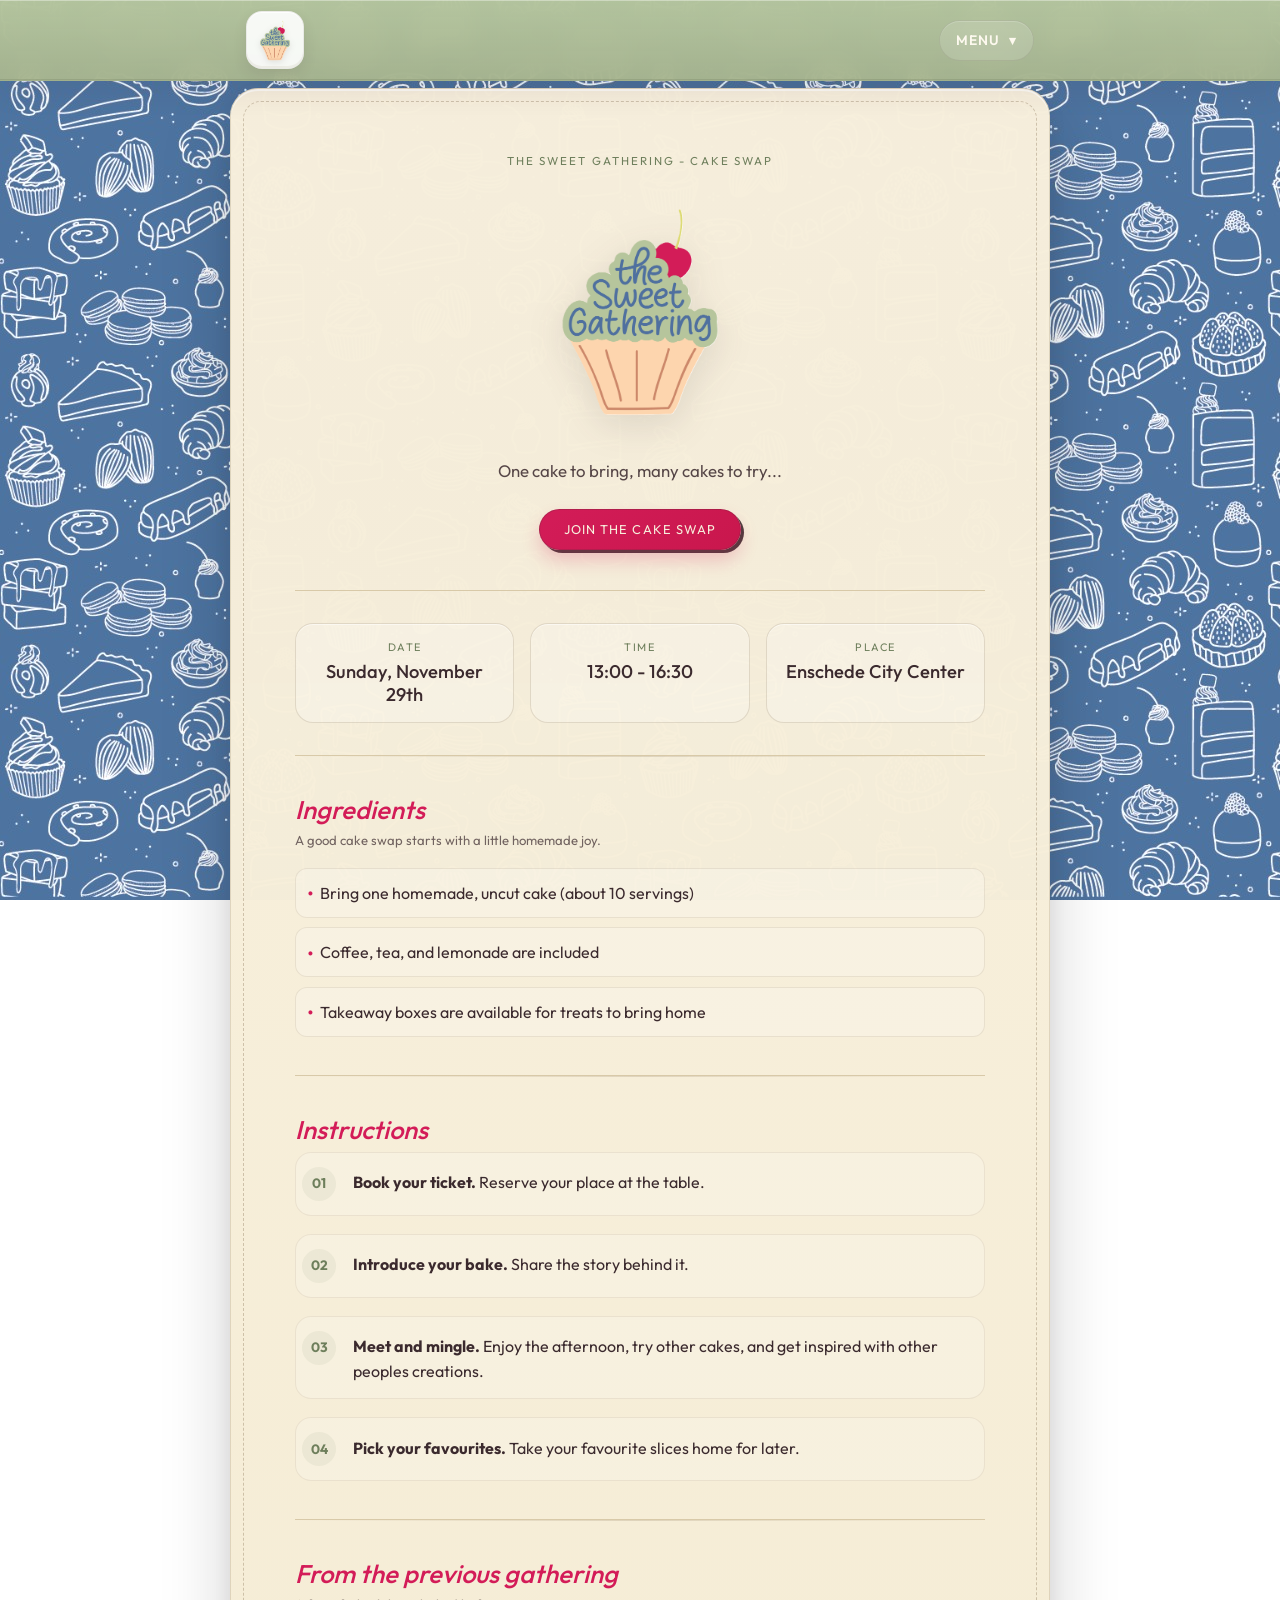
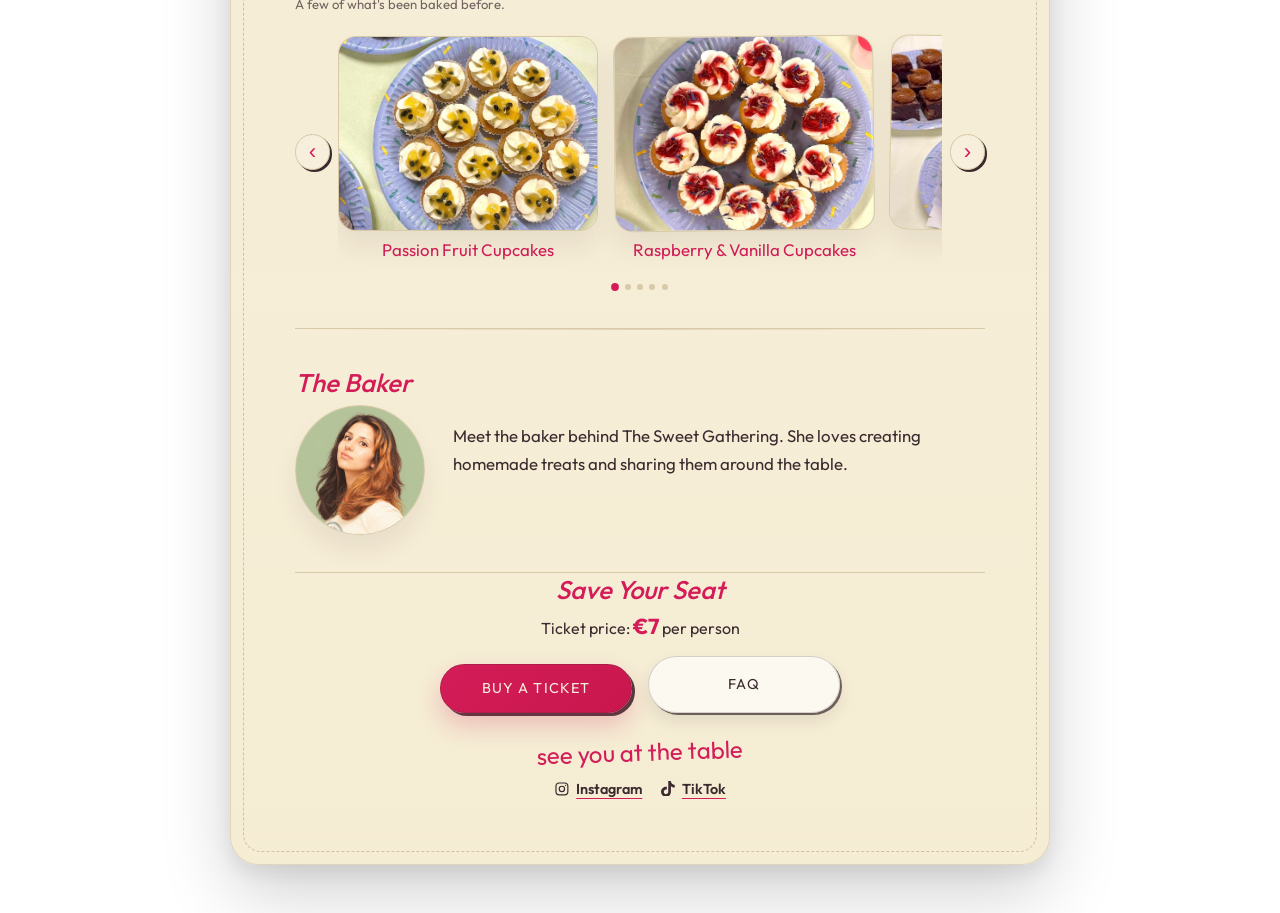
==== commit 7b27f085: "now really the last push of the day hihi <3 you pookie" ====
--- a/index.html
+++ b/index.html
@@ -160,6 +160,7 @@
   <footer class="footer">
     <p class="scribble">see you at the table</p>
     <a class="instagram-link" href="https://www.instagram.com/thesweetgathering.nl?srtk=cGJ3eWJseHhvZzds&amp;utm_source=qr" target="_blank" rel="noopener noreferrer"><svg class="instagram-icon" viewBox="0 0 24 24" aria-hidden="true" focusable="false"><rect x="3" y="3" width="18" height="18" rx="5" fill="none" stroke="currentColor" stroke-width="1.8"/><circle cx="12" cy="12" r="4" fill="none" stroke="currentColor" stroke-width="1.8"/><circle cx="17.5" cy="6.5" r="1" fill="currentColor"/></svg>Instagram</a>
+    <a class="tiktok-link" href="https://www.tiktok.com/@the.sweet.gathering" target="_blank" rel="noopener noreferrer"><svg class="tiktok-icon" viewBox="0 0 24 24" aria-hidden="true" focusable="false"><path d="M12.525.02c1.31-.02 2.61-.01 3.91-.02.08 1.53.63 3.12 1.74 4.2 1.1 1.12 2.67 1.61 4.19 1.73v4.04c-1.42-.05-2.84-.34-4.14-.95-.57-.26-1.1-.59-1.62-.93-.01 2.92.01 5.84-.02 8.75-.08 1.4-.54 2.79-1.35 3.94-1.31 1.92-3.58 3.17-5.91 3.21-1.43.08-2.86-.31-4.08-1.05-2.02-1.23-3.44-3.49-3.65-5.86-.02-.5-.03-1-.01-1.49.18-1.92 1.13-3.76 2.61-5.02 1.67-1.46 4.01-2.15 6.21-1.83.02 1.49-.04 2.98-.04 4.47-1-.32-2.18-.23-3.06.38-.64.42-1.13 1.08-1.38 1.8-.21.52-.15 1.09-.14 1.64.24 1.64 1.82 3.02 3.49 2.87 1.11-.01 2.18-.66 2.76-1.6.19-.33.4-.67.41-1.06.1-1.79.06-3.58.07-5.37.01-4.03-.01-8.05.02-12.07z" fill="currentColor"/></svg>TikTok</a>
     <!-- <p class="artwork-credit">Artwork by <a href="https://example.com/artist-portfolio" target="_blank" rel="noopener noreferrer">[Artist name]</a></p> -->
   </footer>
 
--- a/css/styles.css
+++ b/css/styles.css
@@ -688,11 +688,12 @@
   transform: rotate(-2deg);
 }
 
-.instagram-link {
+.instagram-link,
+.tiktok-link {
   display: inline-flex;
   align-items: center;
   gap: 0.4rem;
-  margin-top: 0.8rem;
+  margin: 0.8rem 0.45rem 0;
   color: var(--ink);
   font-family: var(--font-display);
   font-size: 0.9rem;
@@ -713,12 +714,18 @@
   text-underline-offset: 3px;
 }
 
-.instagram-icon {
+.instagram-icon,
+.tiktok-icon {
   display: inline-block;
   width: 1.1em;
   height: 1.1em;
   flex: 0 0 auto;
   vertical-align: -0.15em;
+}
+
+.tiktok-icon {
+  width: 1.1em;
+  height: 1.1em;
 }
 
 .faq-list {
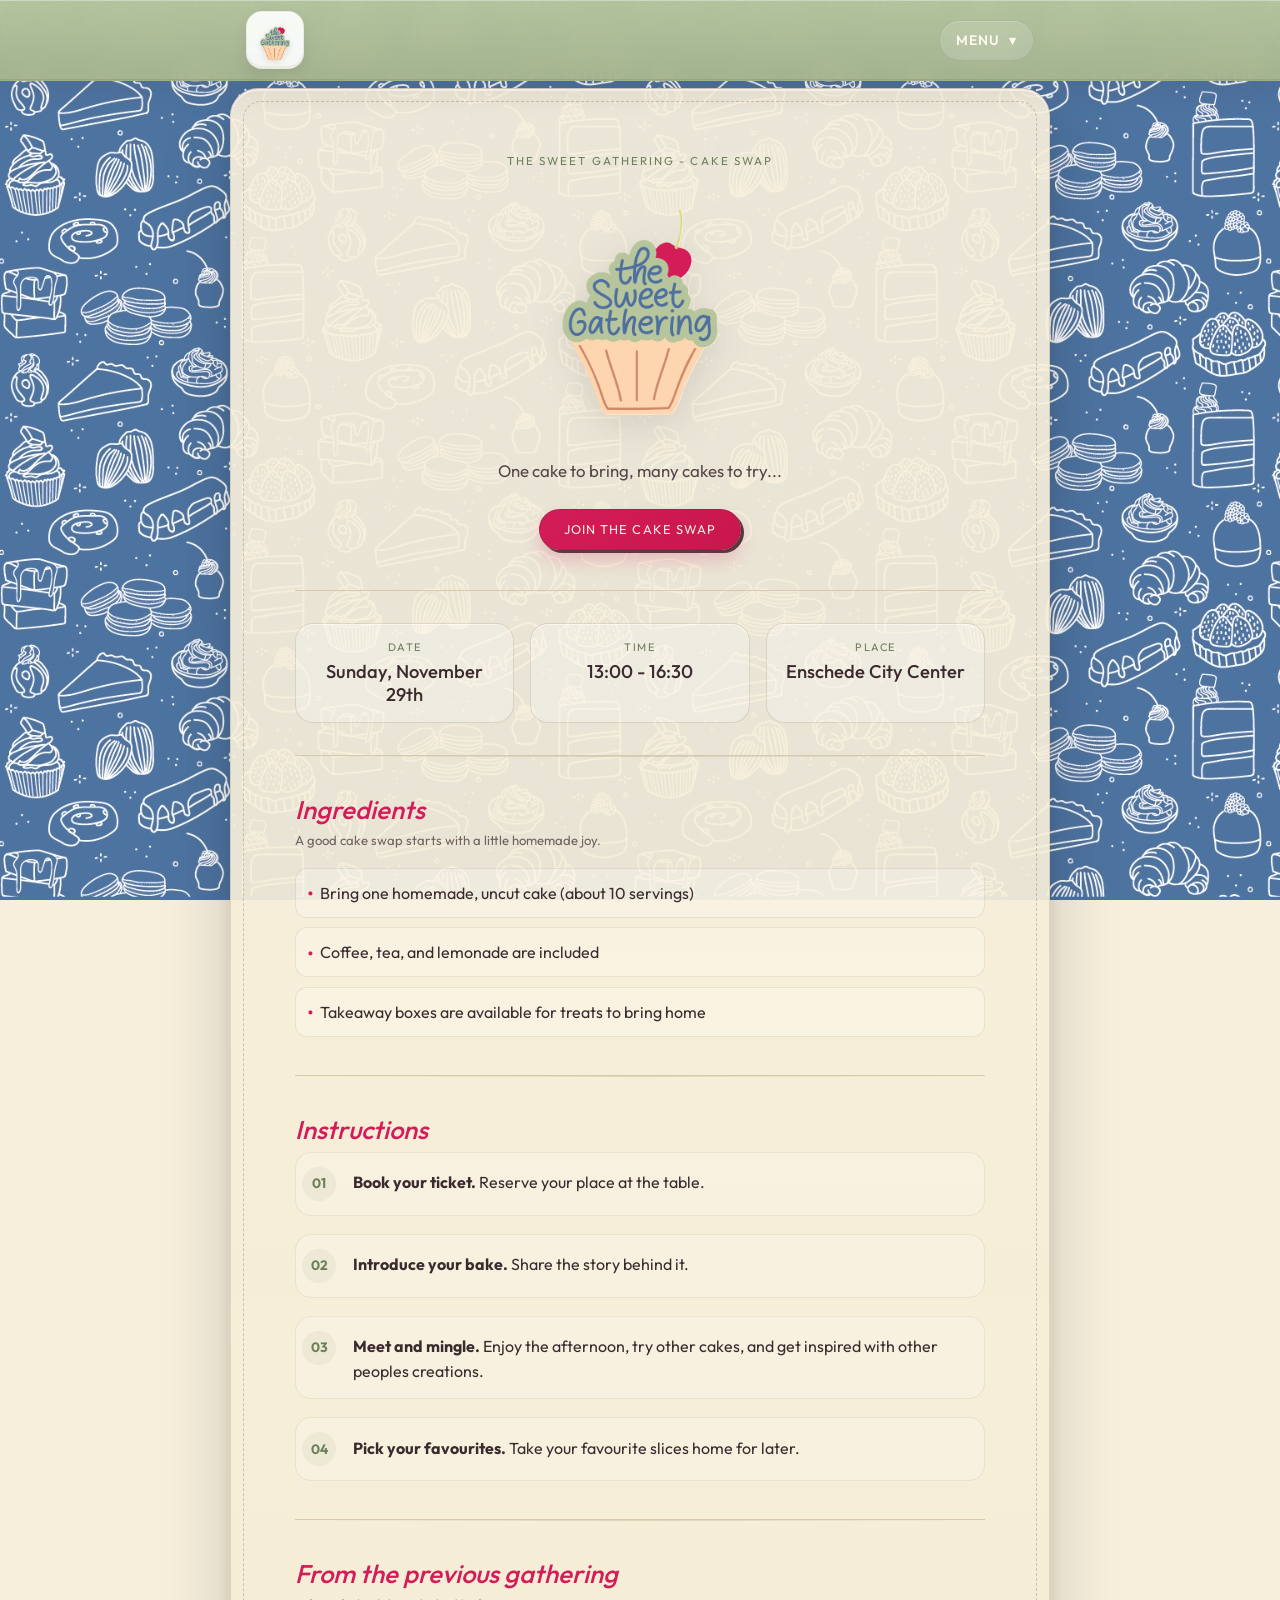
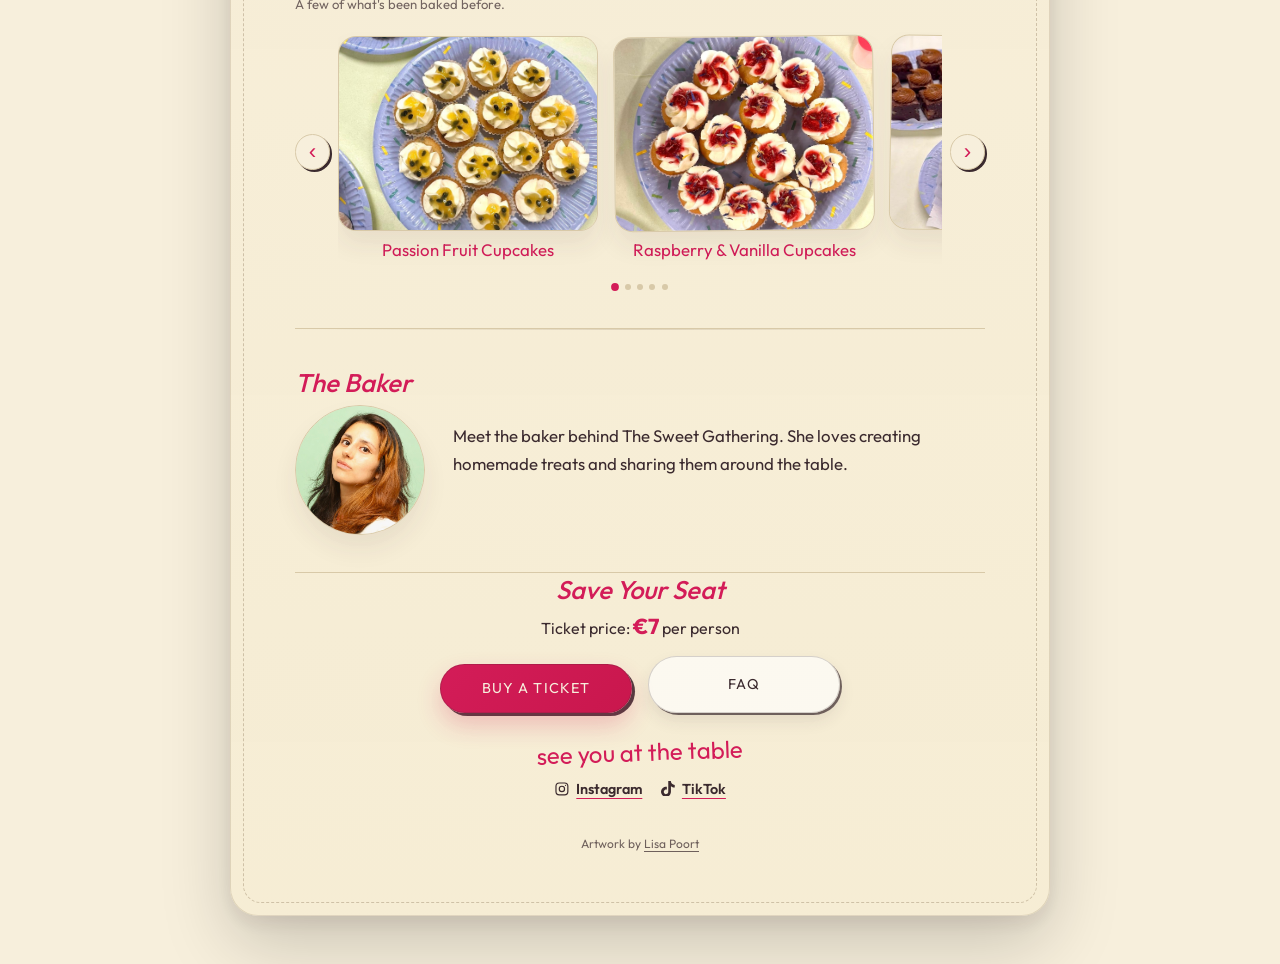
==== commit 98ec69ba: "Added the credits as well as a new picture of the baker" ====
--- a/index.html
+++ b/index.html
@@ -134,7 +134,7 @@
     <h2 class="section-title">The Baker</h2>
     <div class="baker-row">
       <div class="photo-placeholder baker-photo">
-        <img src="assets/baker.png" alt="[Baker's name]" onerror="this.style.display='none'">
+        <img src="assets/baker.jpeg" alt="[Baker's name]" onerror="this.style.display='none'">
       </div>
       <div class="baker-copy">
         <p class="baker-bio">
@@ -161,7 +161,7 @@
     <p class="scribble">see you at the table</p>
     <a class="instagram-link" href="https://www.instagram.com/thesweetgathering.nl?srtk=cGJ3eWJseHhvZzds&amp;utm_source=qr" target="_blank" rel="noopener noreferrer"><svg class="instagram-icon" viewBox="0 0 24 24" aria-hidden="true" focusable="false"><rect x="3" y="3" width="18" height="18" rx="5" fill="none" stroke="currentColor" stroke-width="1.8"/><circle cx="12" cy="12" r="4" fill="none" stroke="currentColor" stroke-width="1.8"/><circle cx="17.5" cy="6.5" r="1" fill="currentColor"/></svg>Instagram</a>
     <a class="tiktok-link" href="https://www.tiktok.com/@the.sweet.gathering" target="_blank" rel="noopener noreferrer"><svg class="tiktok-icon" viewBox="0 0 24 24" aria-hidden="true" focusable="false"><path d="M12.525.02c1.31-.02 2.61-.01 3.91-.02.08 1.53.63 3.12 1.74 4.2 1.1 1.12 2.67 1.61 4.19 1.73v4.04c-1.42-.05-2.84-.34-4.14-.95-.57-.26-1.1-.59-1.62-.93-.01 2.92.01 5.84-.02 8.75-.08 1.4-.54 2.79-1.35 3.94-1.31 1.92-3.58 3.17-5.91 3.21-1.43.08-2.86-.31-4.08-1.05-2.02-1.23-3.44-3.49-3.65-5.86-.02-.5-.03-1-.01-1.49.18-1.92 1.13-3.76 2.61-5.02 1.67-1.46 4.01-2.15 6.21-1.83.02 1.49-.04 2.98-.04 4.47-1-.32-2.18-.23-3.06.38-.64.42-1.13 1.08-1.38 1.8-.21.52-.15 1.09-.14 1.64.24 1.64 1.82 3.02 3.49 2.87 1.11-.01 2.18-.66 2.76-1.6.19-.33.4-.67.41-1.06.1-1.79.06-3.58.07-5.37.01-4.03-.01-8.05.02-12.07z" fill="currentColor"/></svg>TikTok</a>
-    <!-- <p class="artwork-credit">Artwork by <a href="https://example.com/artist-portfolio" target="_blank" rel="noopener noreferrer">[Artist name]</a></p> -->
+    <p class="artwork-credit">Artwork by <a href="https://www.behance.net/lisa-poort?locale=nl_NL" target="_blank" rel="noopener noreferrer">Lisa Poort</a></p>
   </footer>
 
 </div>
--- a/css/styles.css
+++ b/css/styles.css
@@ -28,16 +28,23 @@
 
 body {
   margin: 0;
-  background-image: url("../assets/bg_2.jpeg");
-  background-size: cover;
-  background-position: center;
-  background-repeat: no-repeat;
-  background-attachment: fixed;
+  position: relative;
+  isolation: isolate;
+  background-color: #f7efdc;
   font-family: var(--font-body);
   color: var(--ink);
   min-height: 100vh;
   padding: clamp(1rem, 4vw, 3rem) 1rem;
   padding-top: 5.5rem;
+}
+
+body::before {
+  content: "";
+  position: fixed;
+  inset: 0;
+  z-index: -1;
+  background: url("../assets/bg_2.jpeg") center / cover no-repeat;
+  pointer-events: none;
 }
 
 .top-bar {
@@ -182,7 +189,7 @@
 .card-frame {
   max-width: 820px;
   margin: 0 auto;
-  background: linear-gradient(180deg, rgba(247, 239, 220, 0.99), rgba(245, 236, 211, 0.98));
+  background: linear-gradient(180deg, rgba(247, 239, 220, 0.93), rgba(245, 236, 211, 0.90));
   border: 1px solid rgba(116, 93, 60, 0.18);
   border-radius: 28px;
   box-shadow: 0 28px 70px rgba(0,0,0,0.18), 0 8px 18px rgba(59, 42, 46, 0.08), inset 0 2px 0 rgba(255,255,255,0.7);
@@ -787,6 +794,8 @@
   .baker-row { justify-content: center; text-align: center; }
   .baker-copy { flex-basis: 100%; }
   .top-bar { height: 56px; }
+  .top-bar-inner { min-height: 56px; padding: 0.35rem 1rem; }
+  .menu-panel { top: calc(100% + 0.5rem); }
   body { padding-top: calc(56px + clamp(1rem, 4vw, 3rem)); }
   .top-bar-logo { width: 30px; height: 30px; }
   .top-bar-name { font-size: 0.95rem; }
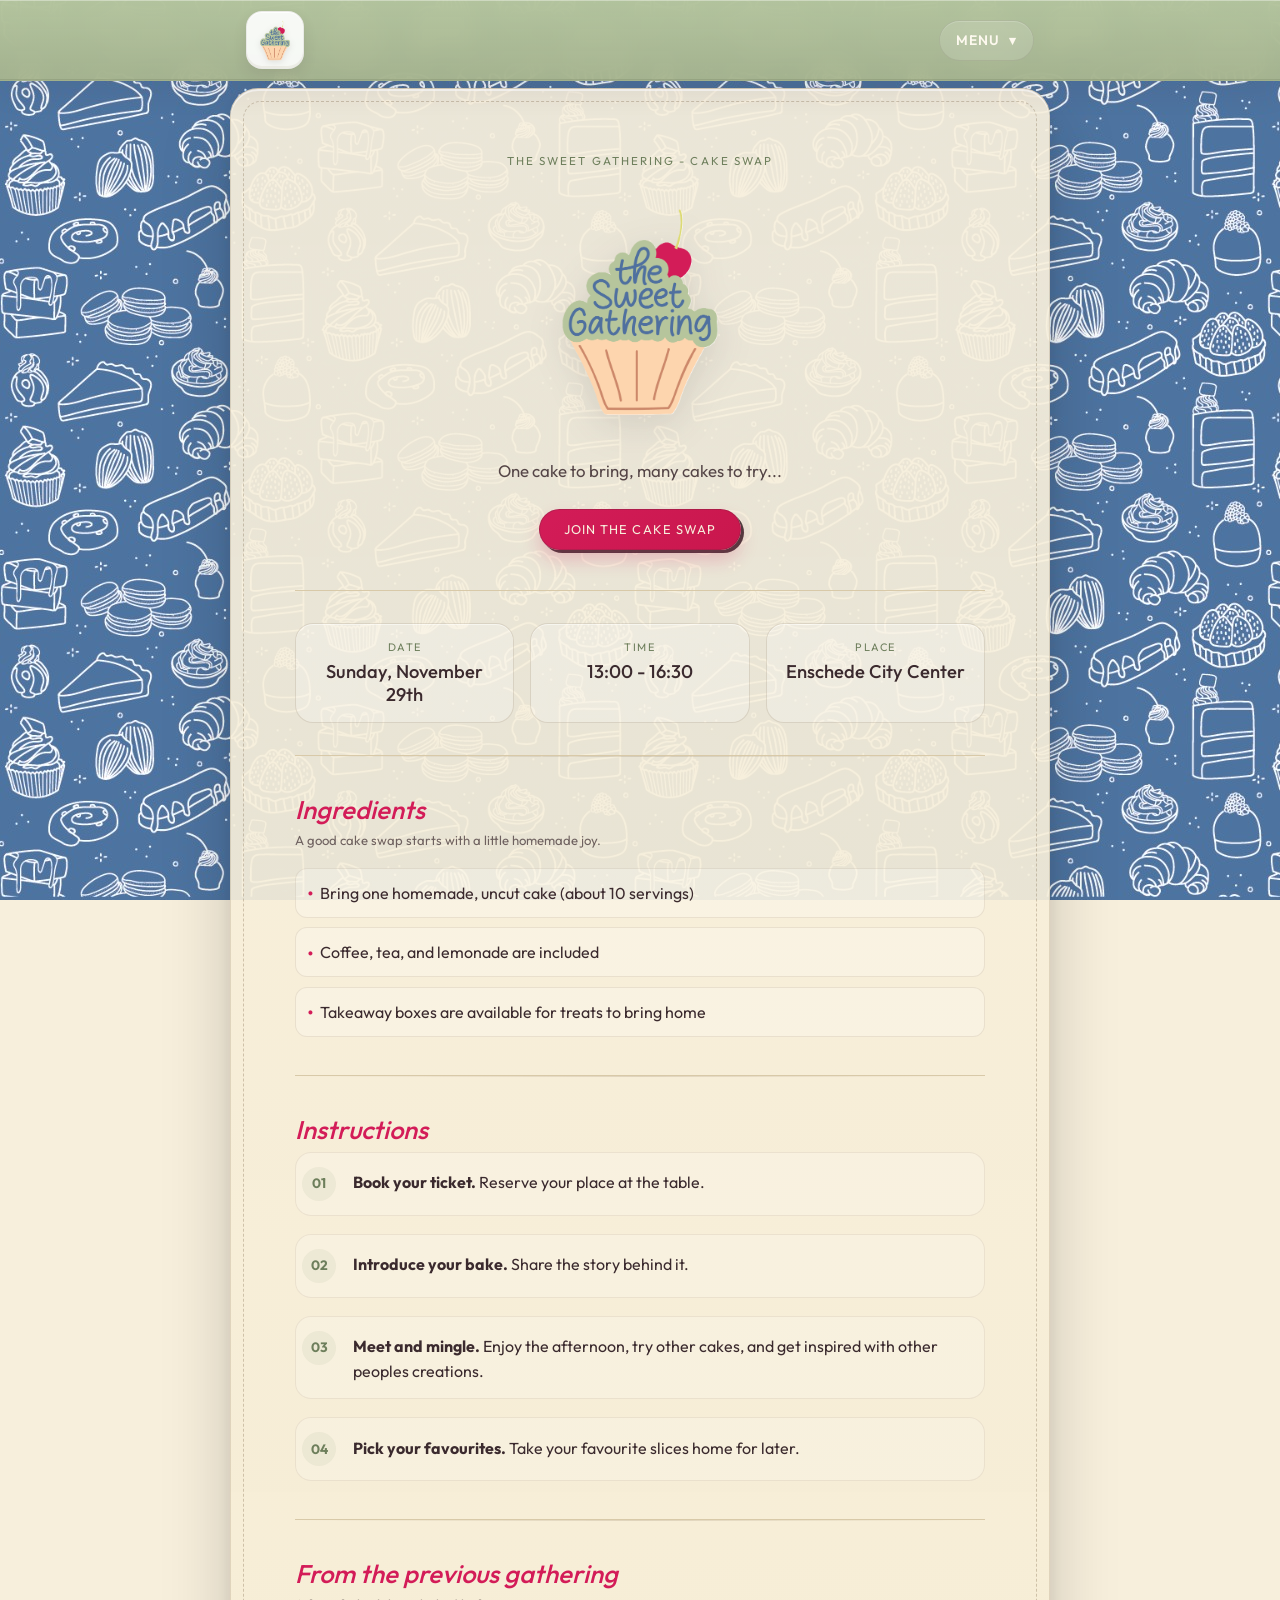
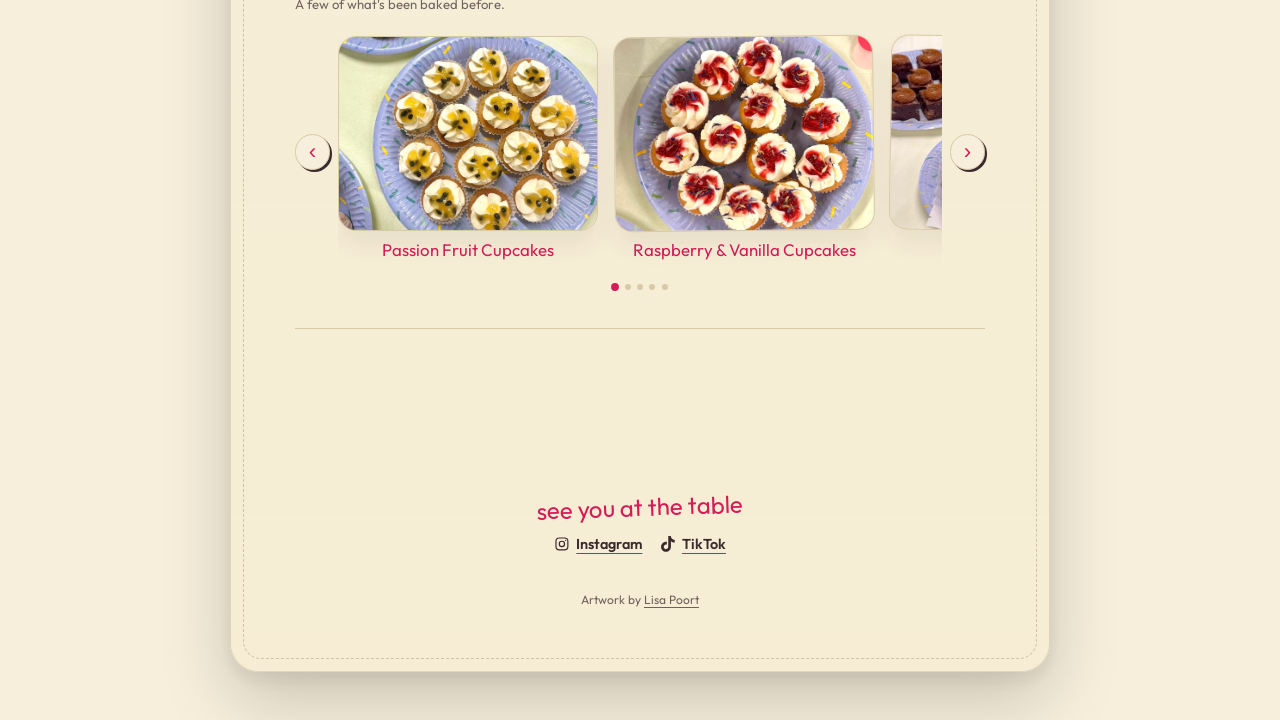
==== commit 4b7386d1: "push it, push it real good" ====
--- a/index.html
+++ b/index.html
@@ -129,7 +129,7 @@
     <div class="carousel-dots" id="galleryDots" aria-hidden="true"></div>
   </section>
 
-  <!-- THE BAKER -->
+  <!-- THE BAKER
   <section class="recipe-section baker" id="the-baker">
     <h2 class="section-title">The Baker</h2>
     <div class="baker-row">
@@ -138,10 +138,12 @@
       </div>
       <div class="baker-copy">
         <p class="baker-bio">
-          Meet the baker behind The Sweet Gathering. She loves creating homemade treats and sharing them around the table.</p>
+          Hi! I’m the baker behind The Sweet Gathering. My baking journey started years ago as a hobby in Madrid, where I used to live. What began as a passion gradually became my full-time job, and now I’m settled in the Netherlands.
+          Over the years, baking has become a big part of my life, but it’s important to keep that spark alive: the excitement of trying a new recipe, learning a new technique, or simply baking something just because it sounds delicious.
+          With The Sweet Gathering, I hope to rediscover that joy, find inspiration in others, and share my love for baking with a community of cake lovers, one slice at a time.</p>
       </div>
     </div>
-  </section>
+  </section> -->
 
   <!-- RSVP -->
   <section class="rsvp" id="rsvp">
--- a/css/styles.css
+++ b/css/styles.css
@@ -412,6 +412,136 @@
   margin: 0 0 1.25rem;
 }
 
+.about-copy {
+  max-width: 68ch;
+  color: var(--ink);
+  line-height: 1.75;
+}
+
+.about-page {
+  max-width: 940px;
+}
+
+.about-hero {
+  text-align: center;
+  padding: 1.25rem 1.5rem 1rem;
+  border: 0;
+}
+
+.about-hero .hero-sub {
+  max-width: none;
+  margin: 0.75rem auto 0;
+}
+
+.about-story > .eyebrow,
+.about-baker-heading .eyebrow {
+  margin-bottom: 0.4rem;
+}
+
+.about-copy p {
+  margin: 0 0 1rem;
+}
+
+.about-copy p:last-child {
+  margin-bottom: 0;
+}
+
+.about-copy .about-lead {
+  max-width: 48ch;
+  font-size: 1.35rem;
+  line-height: 1.5;
+  margin-bottom: 1.5rem;
+}
+
+.about-copy-grid {
+  display: grid;
+  grid-template-columns: repeat(2, minmax(0, 1fr));
+  column-gap: 2.25rem;
+  row-gap: 0.35rem;
+}
+
+.about-copy-grid p {
+  margin-bottom: 0.9rem;
+}
+
+.about-copy .about-closing {
+  border-top: 1px solid var(--line);
+  color: var(--jam);
+  font-size: 1.2rem;
+  font-style: italic;
+  line-height: 1.5;
+  margin: 0.75rem 0 0;
+  padding-top: 1.25rem;
+}
+
+.about-baker-section {
+  border-bottom: 1px solid var(--line);
+}
+
+.about-baker-heading {
+  margin-bottom: 1.25rem;
+}
+
+.about-baker-row {
+  display: grid;
+  grid-template-columns: minmax(220px, 0.8fr) minmax(0, 1.4fr);
+  align-items: start;
+  gap: 2rem;
+}
+
+.about-baker-profile {
+  width: 100%;
+  max-width: 230px;
+}
+
+.about-baker-photo {
+  overflow: hidden;
+  aspect-ratio: 1 / 1;
+  width: 100%;
+  border: 1px solid rgba(59, 42, 46, 0.12);
+  border-radius: 50%;
+  background: rgba(110, 127, 92, 0.2);
+  box-shadow: 0 14px 24px rgba(59, 42, 46, 0.1);
+}
+
+.about-baker-profile .instagram-link {
+  margin: 0.8rem 0 0;
+}
+
+.about-baker-photo img {
+  display: block;
+  width: 100%;
+  height: 100%;
+  object-fit: cover;
+  object-position: center 38%;
+}
+
+.about-baker-row .baker-copy {
+  max-width: 54ch;
+}
+
+.about-baker-row .baker-bio-intro {
+  color: var(--jam);
+  font-size: 1.35rem;
+  font-weight: 600;
+  line-height: 1.4;
+  margin: 0 0 1rem;
+}
+
+.about-baker-row .baker-bio {
+  font-size: 1rem;
+  line-height: 1.7;
+  margin: 0 0 1rem;
+}
+
+.about-baker-row .baker-bio-signoff {
+  border-left: 3px solid var(--gold);
+  font-style: italic;
+  line-height: 1.6;
+  margin: 1.25rem 0 0;
+  padding-left: 1rem;
+}
+
 .ingredient-list {
   list-style: none;
   margin: 0;
@@ -791,6 +921,12 @@
 @media (max-width: 560px) {
   .details { grid-template-columns: 1fr; gap: 1.4rem; }
   .card-frame::before { inset: 6px; }
+  .about-page { padding: 1.4rem; }
+  .about-hero { padding: 1.1rem 1rem; }
+  .about-copy-grid { grid-template-columns: 1fr; gap: 0; }
+  .about-baker-row { grid-template-columns: 1fr; gap: 1rem; }
+  .about-baker-profile { max-width: 190px; margin: 0 auto; }
+  .about-baker-row .baker-copy { text-align: left; }
   .baker-row { justify-content: center; text-align: center; }
   .baker-copy { flex-basis: 100%; }
   .top-bar { height: 56px; }
